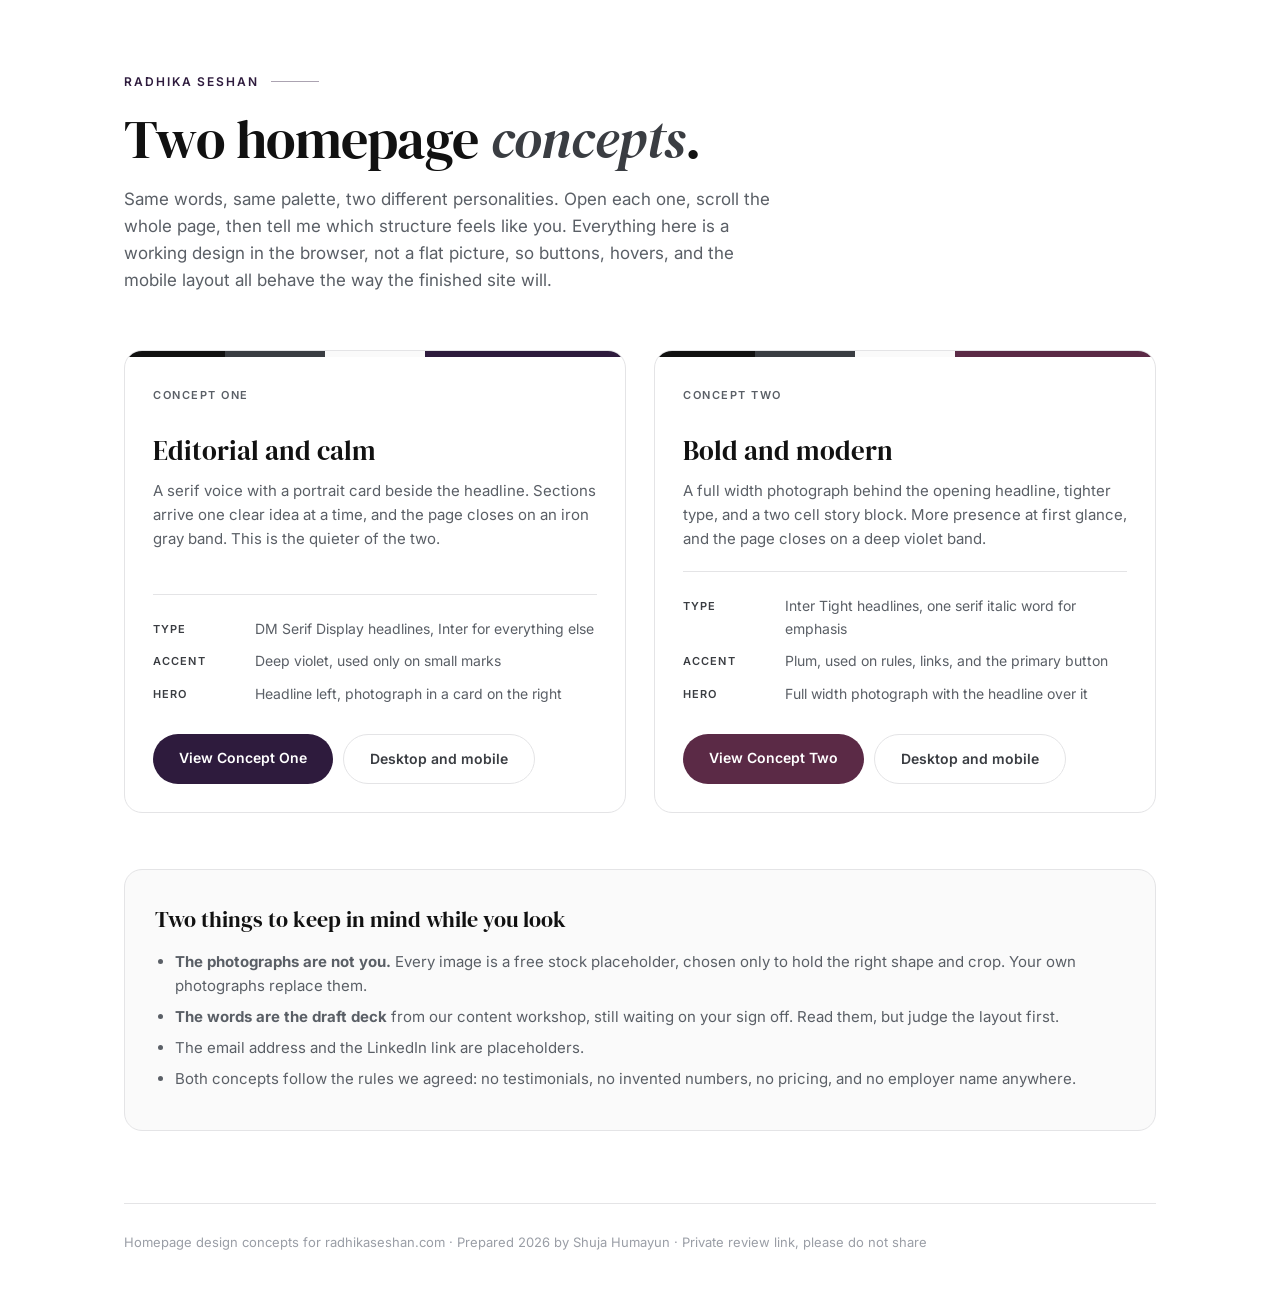
==== index.html @ fd0dea94 "Add two homepage concepts for Radhika Seshan personal brand Concept One: Corvairo structure, DM Seri" ====
<!DOCTYPE html>
<html lang="en">
<head>
<meta charset="utf-8">
<meta name="viewport" content="width=device-width, initial-scale=1">
<title>Radhika Seshan · Homepage Design Concepts</title>
<meta name="description" content="Two homepage design concepts for the Radhika Seshan personal brand site.">
<meta name="robots" content="noindex, nofollow">
<link rel="icon" href="data:image/svg+xml,%3Csvg xmlns='http://www.w3.org/2000/svg' viewBox='0 0 64 64'%3E%3Crect width='64' height='64' rx='14' fill='%232E1B3D'/%3E%3Ctext x='32' y='44' font-family='Georgia,serif' font-size='36' fill='%23FFFFFF' text-anchor='middle'%3ER%3C/text%3E%3C/svg%3E">
<link rel="preconnect" href="https://fonts.googleapis.com">
<link rel="preconnect" href="https://fonts.gstatic.com" crossorigin>
<link href="https://fonts.googleapis.com/css2?family=DM+Serif+Display:ital@0;1&family=Inter:wght@400;500;600&display=swap" rel="stylesheet">
<style>
  :root{
    --ink:#111111;
    --iron:#3A3D42;
    --body:#5A5F66;
    --hairline:#E4E4E6;
    --off:#FAFAFA;
    --white:#FFFFFF;
    --violet:#2E1B3D;
    --plum:#5B2A46;
    --font-display:'DM Serif Display', Georgia, serif;
    --font-body:'Inter', -apple-system, BlinkMacSystemFont, 'Segoe UI', Arial, sans-serif;
  }
  *{margin:0;padding:0;box-sizing:border-box}
  body{
    font-family:var(--font-body);color:var(--body);background:var(--white);
    -webkit-font-smoothing:antialiased;line-height:1.6;
  }
  .wrap{max-width:1080px;margin:0 auto;padding:0 24px}

  header{padding:72px 0 0}
  .eyebrow{
    font-size:12px;font-weight:600;letter-spacing:.16em;text-transform:uppercase;
    color:var(--violet);display:flex;align-items:center;gap:12px;
  }
  .eyebrow::after{content:"";flex:0 0 48px;height:1px;background:var(--violet);opacity:.4}
  h1{
    font-family:var(--font-display);font-weight:400;color:var(--ink);
    font-size:clamp(34px,5vw,54px);line-height:1.12;letter-spacing:-.01em;margin:18px 0 16px;
  }
  h1 em{font-style:italic;color:var(--iron)}
  .lede{font-size:17px;max-width:60ch}

  .cards{
    display:grid;grid-template-columns:repeat(auto-fit,minmax(320px,1fr));
    gap:28px;margin:56px 0 0;
  }
  .card{
    border:1px solid var(--hairline);border-radius:18px;overflow:hidden;
    background:var(--white);display:flex;flex-direction:column;
    transition:box-shadow .25s ease, transform .25s ease;
  }
  .card:hover{box-shadow:0 24px 60px rgba(17,17,17,.08);transform:translateY(-3px)}
  .swatchbar{height:6px;display:flex}
  .swatchbar span{flex:1}
  .card-body{padding:30px 28px 28px;display:flex;flex-direction:column;flex:1}
  .card h2{
    font-family:var(--font-display);font-weight:400;color:var(--ink);
    font-size:27px;line-height:1.2;margin:10px 0 12px;
  }
  .card .tag{
    font-size:11px;font-weight:600;letter-spacing:.14em;text-transform:uppercase;color:var(--body);
  }
  .card p{font-size:15px;margin-bottom:20px}
  .spec{
    list-style:none;border-top:1px solid var(--hairline);margin-top:auto;padding-top:18px;
    font-size:14px;
  }
  .spec li{display:flex;gap:14px;padding:5px 0}
  .spec b{
    flex:0 0 88px;font-weight:600;color:var(--iron);font-size:11px;
    letter-spacing:.1em;text-transform:uppercase;padding-top:3px;
  }
  .actions{display:flex;flex-wrap:wrap;gap:10px;margin-top:24px}
  .btn{
    display:inline-block;padding:13px 26px;border-radius:999px;
    font-size:14px;font-weight:600;text-decoration:none;
    transition:background .25s ease, transform .25s ease;
  }
  .btn-solid{background:var(--ink);color:var(--white)}
  .btn-solid:hover{transform:translateY(-2px)}
  .btn-ghost{border:1px solid var(--hairline);color:var(--iron)}
  .btn-ghost:hover{border-color:var(--iron);transform:translateY(-2px)}
  .card.one .btn-solid{background:var(--violet)}
  .card.one .btn-solid:hover{background:#1F1229}
  .card.two .btn-solid{background:var(--plum)}
  .card.two .btn-solid:hover{background:#3f1a2f}

  .note{
    background:var(--off);border-radius:18px;padding:32px 30px;margin:56px 0 0;
    border:1px solid var(--hairline);
  }
  .note h3{
    font-family:var(--font-display);font-weight:400;color:var(--ink);
    font-size:22px;margin-bottom:12px;
  }
  .note ul{margin:0;padding-left:20px;font-size:15px}
  .note li{margin-bottom:7px}

  footer{
    margin-top:72px;border-top:1px solid var(--hairline);
    padding:28px 0 64px;font-size:13px;color:#9A9EA6;
  }

  @media (max-width:640px){
    header{padding-top:48px}
    .spec b{flex-basis:76px}
  }
</style>
</head>
<body>
<div class="wrap">

  <header>
    <p class="eyebrow">Radhika Seshan</p>
    <h1>Two homepage <em>concepts</em>.</h1>
    <p class="lede">Same words, same palette, two different personalities. Open each one, scroll the whole page, then tell me which structure feels like you. Everything here is a working design in the browser, not a flat picture, so buttons, hovers, and the mobile layout all behave the way the finished site will.</p>
  </header>

  <div class="cards">

    <article class="card one">
      <div class="swatchbar">
        <span style="background:#111111"></span>
        <span style="background:#3A3D42"></span>
        <span style="background:#FAFAFA"></span>
        <span style="background:#2E1B3D;flex:2"></span>
      </div>
      <div class="card-body">
        <p class="tag">Concept One</p>
        <h2>Editorial and calm</h2>
        <p>A serif voice with a portrait card beside the headline. Sections arrive one clear idea at a time, and the page closes on an iron gray band. This is the quieter of the two.</p>
        <ul class="spec">
          <li><b>Type</b><span>DM Serif Display headlines, Inter for everything else</span></li>
          <li><b>Accent</b><span>Deep violet, used only on small marks</span></li>
          <li><b>Hero</b><span>Headline left, photograph in a card on the right</span></li>
        </ul>
        <div class="actions">
          <a class="btn btn-solid" href="concept-one/">View Concept One</a>
          <a class="btn btn-ghost" href="concept-one/preview.html">Desktop and mobile</a>
        </div>
      </div>
    </article>

    <article class="card two">
      <div class="swatchbar">
        <span style="background:#111111"></span>
        <span style="background:#3A3D42"></span>
        <span style="background:#FAFAFA"></span>
        <span style="background:#5B2A46;flex:2"></span>
      </div>
      <div class="card-body">
        <p class="tag">Concept Two</p>
        <h2>Bold and modern</h2>
        <p>A full width photograph behind the opening headline, tighter type, and a two cell story block. More presence at first glance, and the page closes on a deep violet band.</p>
        <ul class="spec">
          <li><b>Type</b><span>Inter Tight headlines, one serif italic word for emphasis</span></li>
          <li><b>Accent</b><span>Plum, used on rules, links, and the primary button</span></li>
          <li><b>Hero</b><span>Full width photograph with the headline over it</span></li>
        </ul>
        <div class="actions">
          <a class="btn btn-solid" href="concept-two/">View Concept Two</a>
          <a class="btn btn-ghost" href="concept-two/preview.html">Desktop and mobile</a>
        </div>
      </div>
    </article>

  </div>

  <section class="note">
    <h3>Two things to keep in mind while you look</h3>
    <ul>
      <li><strong>The photographs are not you.</strong> Every image is a free stock placeholder, chosen only to hold the right shape and crop. Your own photographs replace them.</li>
      <li><strong>The words are the draft deck</strong> from our content workshop, still waiting on your sign off. Read them, but judge the layout first.</li>
      <li>The email address and the LinkedIn link are placeholders.</li>
      <li>Both concepts follow the rules we agreed: no testimonials, no invented numbers, no pricing, and no employer name anywhere.</li>
    </ul>
  </section>

  <footer>
    Homepage design concepts for radhikaseshan.com · Prepared 2026 by Shuja Humayun · Private review link, please do not share
  </footer>

</div>
</body>
</html>
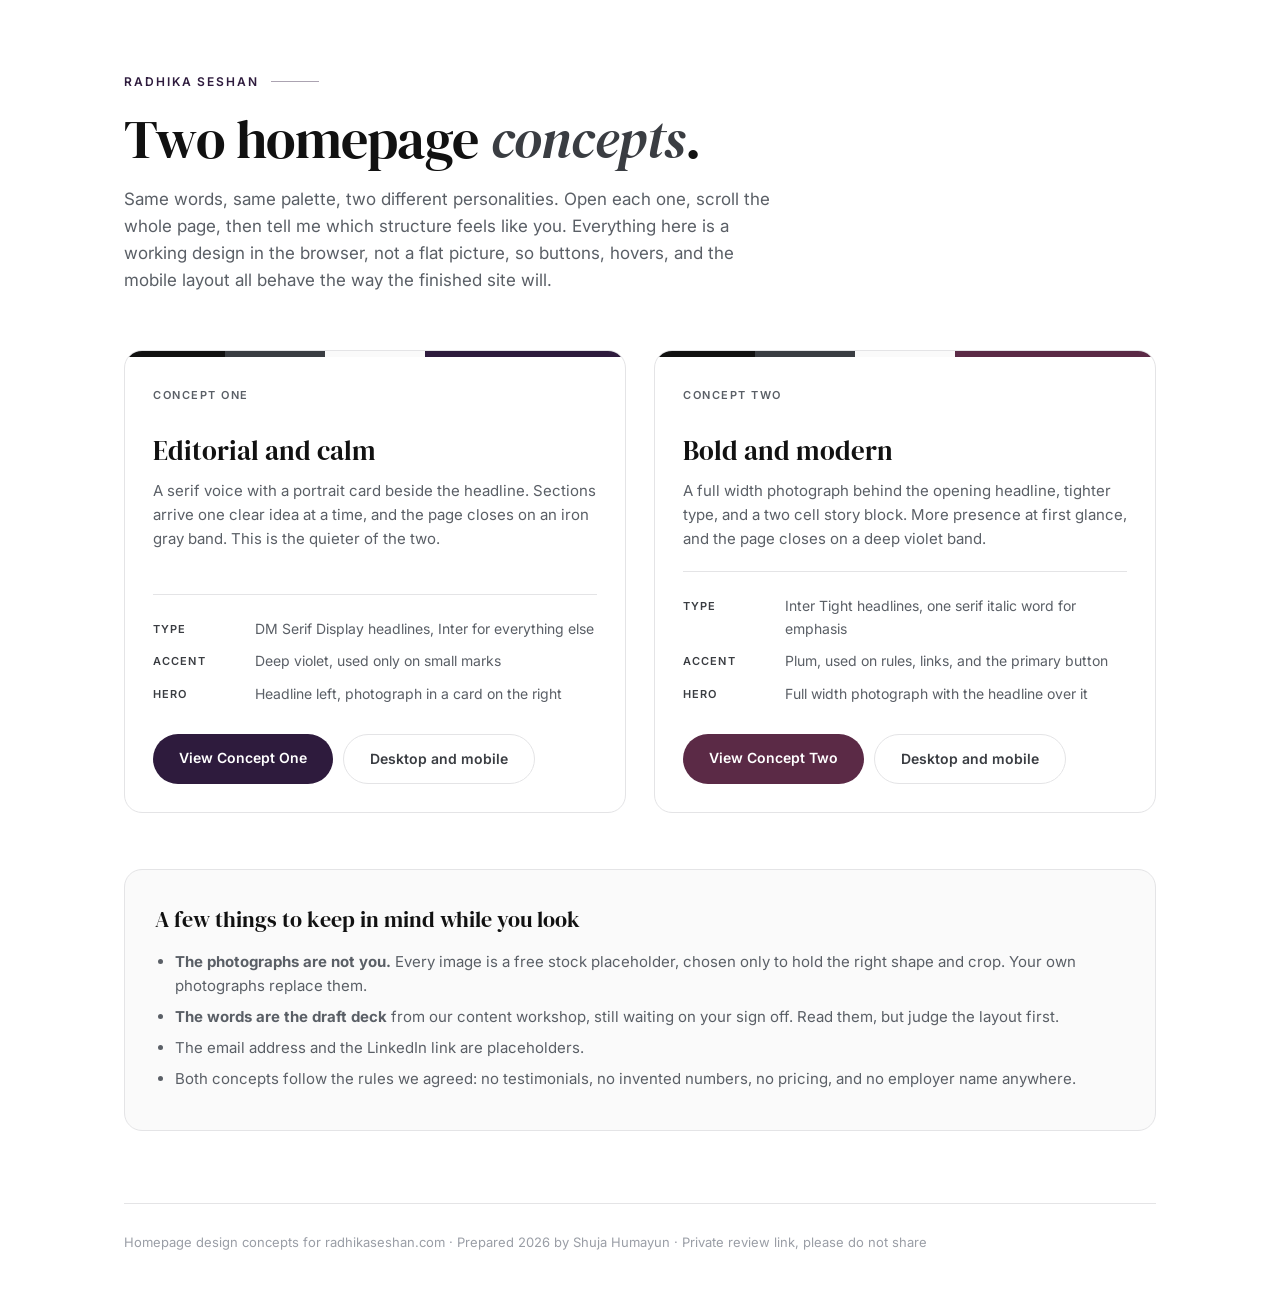
==== commit 75411c5f: "Swap Concept One hero placeholder off an orange backdrop The previous stand-in sat against a strong " ====
--- a/index.html
+++ b/index.html
@@ -170,7 +170,7 @@
   </div>
 
   <section class="note">
-    <h3>Two things to keep in mind while you look</h3>
+    <h3>A few things to keep in mind while you look</h3>
     <ul>
       <li><strong>The photographs are not you.</strong> Every image is a free stock placeholder, chosen only to hold the right shape and crop. Your own photographs replace them.</li>
       <li><strong>The words are the draft deck</strong> from our content workshop, still waiting on your sign off. Read them, but judge the layout first.</li>
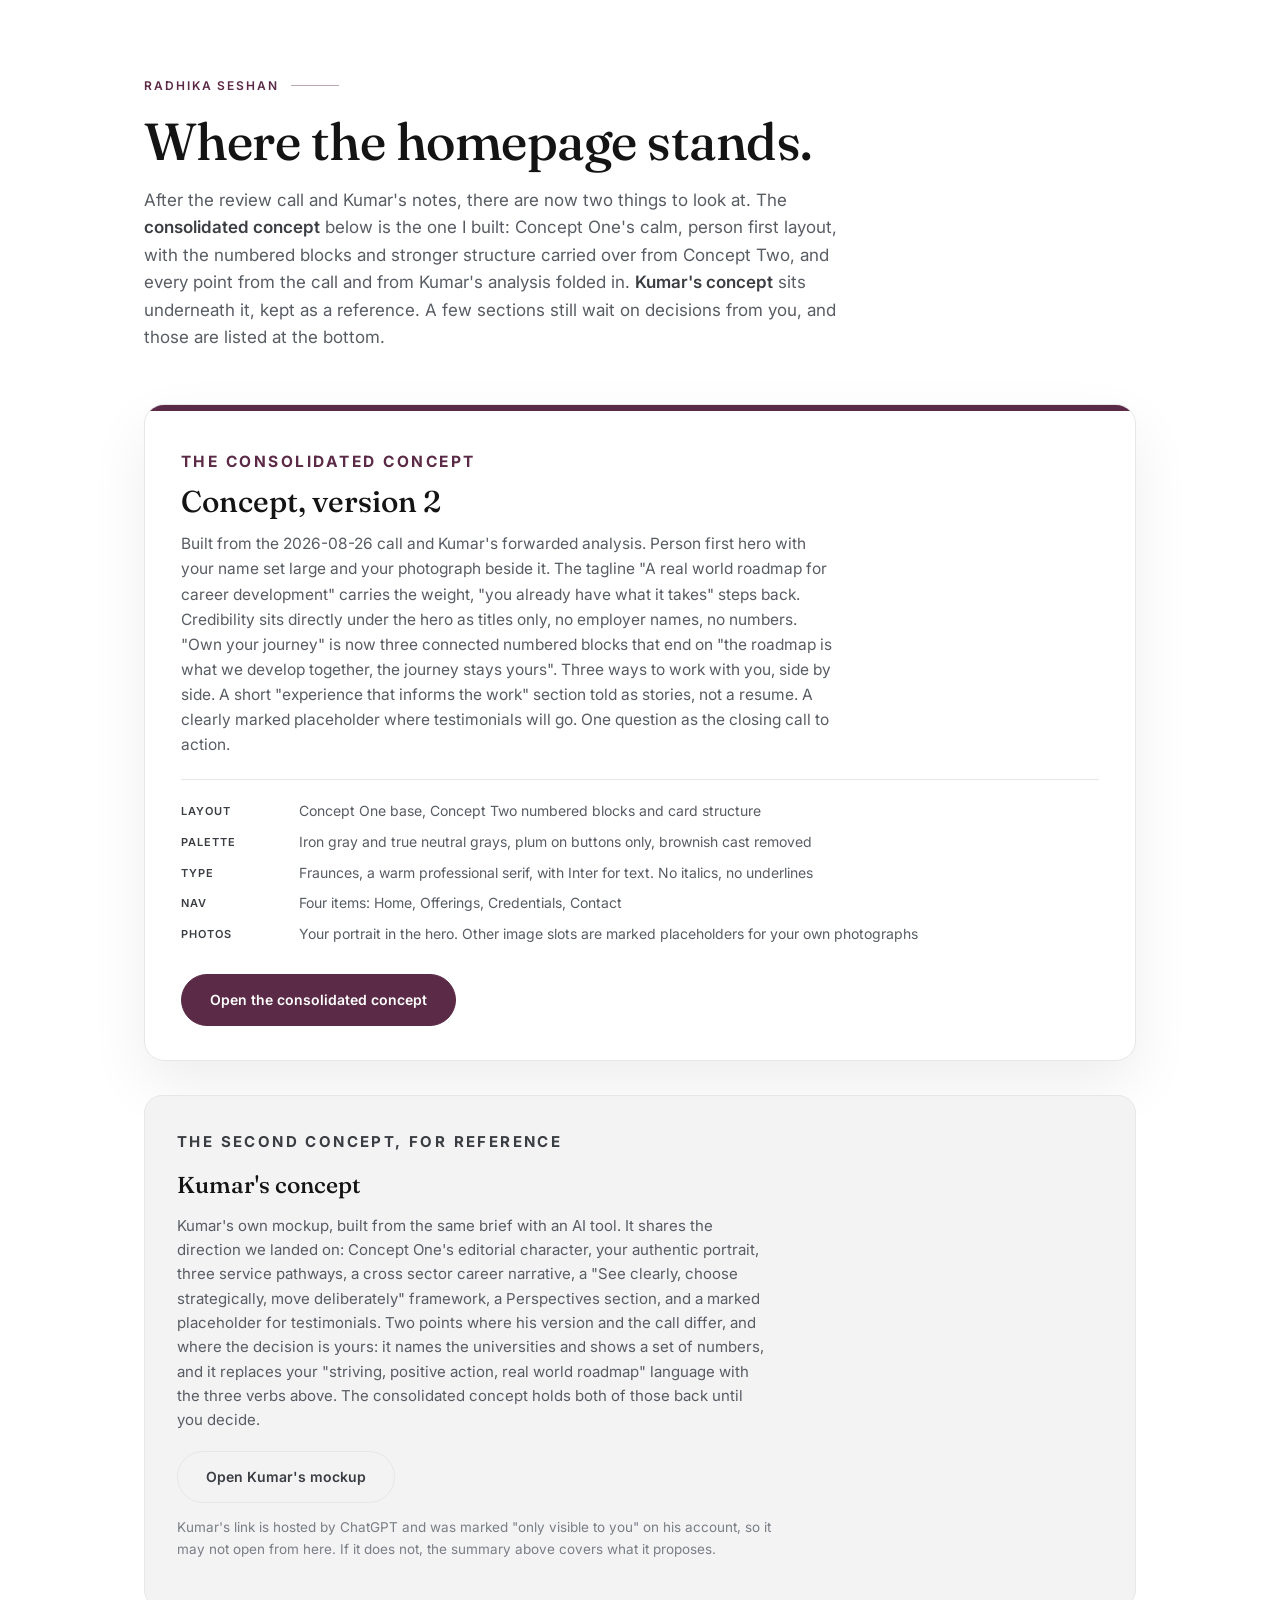
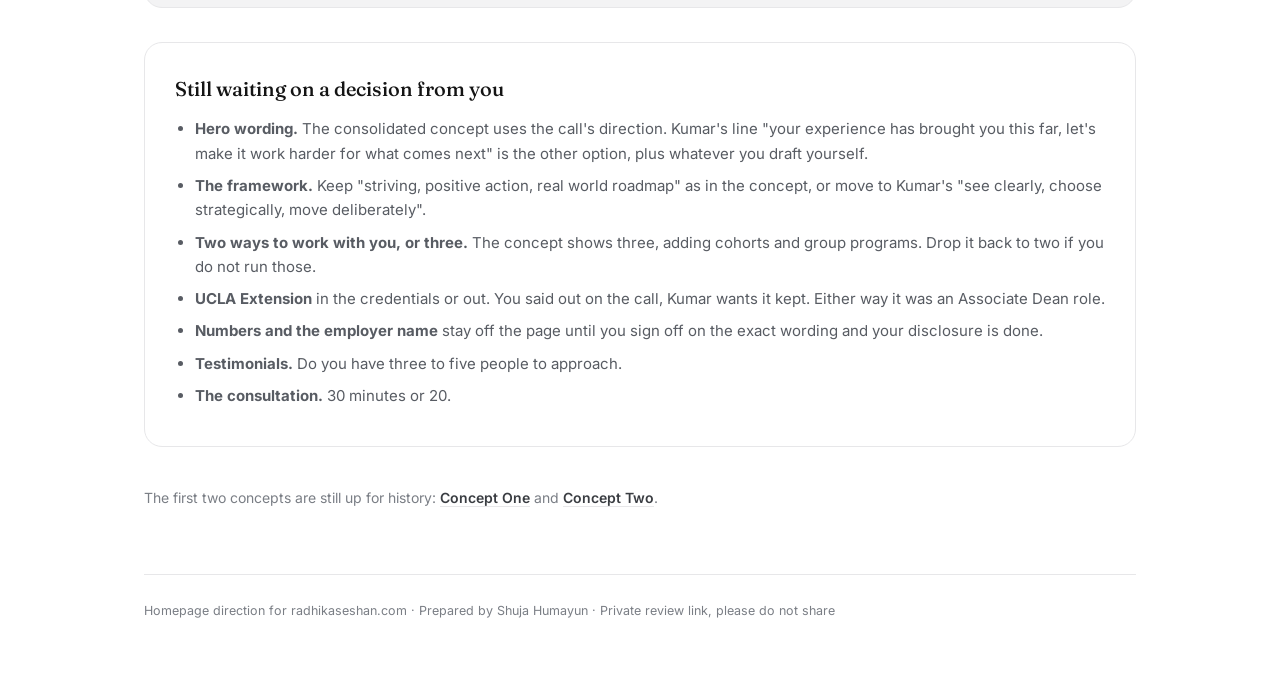
==== commit 76924618: "Add consolidated homepage concept (v2), reframe review index concept-v2/ merges Concept One's person" ====
--- a/index.html
+++ b/index.html
@@ -3,110 +3,117 @@
 <head>
 <meta charset="utf-8">
 <meta name="viewport" content="width=device-width, initial-scale=1">
-<title>Radhika Seshan · Homepage Design Concepts</title>
-<meta name="description" content="Two homepage design concepts for the Radhika Seshan personal brand site.">
+<title>Radhika Seshan · Homepage concepts</title>
+<meta name="description" content="Homepage direction for the Radhika Seshan personal brand site: the consolidated concept, plus Kumar's concept for reference.">
 <meta name="robots" content="noindex, nofollow">
-<link rel="icon" href="data:image/svg+xml,%3Csvg xmlns='http://www.w3.org/2000/svg' viewBox='0 0 64 64'%3E%3Crect width='64' height='64' rx='14' fill='%232E1B3D'/%3E%3Ctext x='32' y='44' font-family='Georgia,serif' font-size='36' fill='%23FFFFFF' text-anchor='middle'%3ER%3C/text%3E%3C/svg%3E">
+<link rel="icon" href="data:image/svg+xml,%3Csvg xmlns='http://www.w3.org/2000/svg' viewBox='0 0 64 64'%3E%3Crect width='64' height='64' rx='14' fill='%235B2A46'/%3E%3Ctext x='32' y='45' font-family='Georgia,serif' font-size='38' fill='%23FFFFFF' text-anchor='middle'%3ER%3C/text%3E%3C/svg%3E">
 <link rel="preconnect" href="https://fonts.googleapis.com">
 <link rel="preconnect" href="https://fonts.gstatic.com" crossorigin>
-<link href="https://fonts.googleapis.com/css2?family=DM+Serif+Display:ital@0;1&family=Inter:wght@400;500;600&display=swap" rel="stylesheet">
+<link href="https://fonts.googleapis.com/css2?family=Fraunces:opsz,wght@9..144,400;9..144,500&family=Inter:wght@400;500;600&display=swap" rel="stylesheet">
 <style>
   :root{
-    --ink:#111111;
+    --ink:#141414;
     --iron:#3A3D42;
-    --body:#5A5F66;
-    --hairline:#E4E4E6;
-    --off:#FAFAFA;
+    --body:#585C63;
+    --soft:#7A7E85;
+    --hairline:#E7E7E9;
+    --mist:#F3F3F4;
+    --paper:#FCFCFB;
     --white:#FFFFFF;
-    --violet:#2E1B3D;
     --plum:#5B2A46;
-    --font-display:'DM Serif Display', Georgia, serif;
+    --plum-press:#4A2239;
+    --font-display:'Fraunces', Georgia, serif;
     --font-body:'Inter', -apple-system, BlinkMacSystemFont, 'Segoe UI', Arial, sans-serif;
   }
   *{margin:0;padding:0;box-sizing:border-box}
   body{
     font-family:var(--font-body);color:var(--body);background:var(--white);
-    -webkit-font-smoothing:antialiased;line-height:1.6;
+    -webkit-font-smoothing:antialiased;line-height:1.62;
   }
-  .wrap{max-width:1080px;margin:0 auto;padding:0 24px}
+  .wrap{max-width:1040px;margin:0 auto;padding:0 24px}
 
-  header{padding:72px 0 0}
+  header{padding:76px 0 0}
   .eyebrow{
     font-size:12px;font-weight:600;letter-spacing:.16em;text-transform:uppercase;
-    color:var(--violet);display:flex;align-items:center;gap:12px;
+    color:var(--plum);display:flex;align-items:center;gap:12px;
   }
-  .eyebrow::after{content:"";flex:0 0 48px;height:1px;background:var(--violet);opacity:.4}
+  .eyebrow::after{content:"";flex:0 0 48px;height:1px;background:var(--plum);opacity:.4}
   h1{
-    font-family:var(--font-display);font-weight:400;color:var(--ink);
-    font-size:clamp(34px,5vw,54px);line-height:1.12;letter-spacing:-.01em;margin:18px 0 16px;
+    font-family:var(--font-display);font-weight:500;color:var(--ink);
+    font-size:clamp(34px,5vw,52px);line-height:1.1;letter-spacing:-.01em;margin:18px 0 16px;
   }
-  h1 em{font-style:italic;color:var(--iron)}
-  .lede{font-size:17px;max-width:60ch}
+  .lede{font-size:17px;max-width:64ch}
+  .lede strong{color:var(--iron);font-weight:600}
 
-  .cards{
-    display:grid;grid-template-columns:repeat(auto-fit,minmax(320px,1fr));
-    gap:28px;margin:56px 0 0;
+  .primary{
+    margin:52px 0 0;border:1px solid var(--hairline);border-radius:20px;overflow:hidden;
+    background:var(--white);box-shadow:0 24px 60px rgba(20,20,20,.07);
   }
-  .card{
-    border:1px solid var(--hairline);border-radius:18px;overflow:hidden;
-    background:var(--white);display:flex;flex-direction:column;
-    transition:box-shadow .25s ease, transform .25s ease;
+  .primary .bar{height:6px;background:var(--plum)}
+  .primary-body{padding:38px 36px 34px}
+  .tag{
+    font-size:11px;font-weight:700;letter-spacing:.16em;text-transform:uppercase;color:var(--plum);
   }
-  .card:hover{box-shadow:0 24px 60px rgba(17,17,17,.08);transform:translateY(-3px)}
-  .swatchbar{height:6px;display:flex}
-  .swatchbar span{flex:1}
-  .card-body{padding:30px 28px 28px;display:flex;flex-direction:column;flex:1}
-  .card h2{
-    font-family:var(--font-display);font-weight:400;color:var(--ink);
-    font-size:27px;line-height:1.2;margin:10px 0 12px;
+  .primary h2{
+    font-family:var(--font-display);font-weight:500;color:var(--ink);
+    font-size:30px;line-height:1.18;margin:10px 0 12px;
   }
-  .card .tag{
-    font-size:11px;font-weight:600;letter-spacing:.14em;text-transform:uppercase;color:var(--body);
+  .primary p{font-size:15.5px;max-width:66ch;margin-bottom:8px}
+  .spec{
+    list-style:none;border-top:1px solid var(--hairline);margin:22px 0 0;padding-top:20px;
+    font-size:14px;display:grid;gap:8px;
   }
-  .card p{font-size:15px;margin-bottom:20px}
-  .spec{
-    list-style:none;border-top:1px solid var(--hairline);margin-top:auto;padding-top:18px;
-    font-size:14px;
+  .spec li{display:flex;gap:14px}
+  .spec b{
+    flex:0 0 104px;font-weight:600;color:var(--iron);font-size:11px;
+    letter-spacing:.09em;text-transform:uppercase;padding-top:3px;
   }
-  .spec li{display:flex;gap:14px;padding:5px 0}
-  .spec b{
-    flex:0 0 88px;font-weight:600;color:var(--iron);font-size:11px;
-    letter-spacing:.1em;text-transform:uppercase;padding-top:3px;
+  .actions{display:flex;flex-wrap:wrap;gap:12px;margin-top:28px}
+  .btn{
+    display:inline-block;padding:14px 28px;border-radius:999px;
+    font-size:14px;font-weight:600;text-decoration:none;
+    transition:background .2s ease, transform .2s ease, border-color .2s ease;
   }
-  .actions{display:flex;flex-wrap:wrap;gap:10px;margin-top:24px}
-  .btn{
-    display:inline-block;padding:13px 26px;border-radius:999px;
-    font-size:14px;font-weight:600;text-decoration:none;
-    transition:background .25s ease, transform .25s ease;
-  }
-  .btn-solid{background:var(--ink);color:var(--white)}
-  .btn-solid:hover{transform:translateY(-2px)}
+  .btn-solid{background:var(--plum);color:var(--white);border:1px solid var(--plum)}
+  .btn-solid:hover{background:var(--plum-press);transform:translateY(-2px)}
   .btn-ghost{border:1px solid var(--hairline);color:var(--iron)}
   .btn-ghost:hover{border-color:var(--iron);transform:translateY(-2px)}
-  .card.one .btn-solid{background:var(--violet)}
-  .card.one .btn-solid:hover{background:#1F1229}
-  .card.two .btn-solid{background:var(--plum)}
-  .card.two .btn-solid:hover{background:#3f1a2f}
+
+  .second{
+    margin:34px 0 0;border:1px solid var(--hairline);border-radius:18px;
+    background:var(--mist);padding:34px 32px;
+  }
+  .second h2{
+    font-family:var(--font-display);font-weight:500;color:var(--ink);
+    font-size:23px;margin:8px 0 10px;
+  }
+  .second p{font-size:15px;max-width:66ch;margin-bottom:12px}
+  .second .btn{margin-top:6px}
+  .second .muted{font-size:13.5px;color:var(--soft);margin-top:14px;max-width:66ch}
 
   .note{
-    background:var(--off);border-radius:18px;padding:32px 30px;margin:56px 0 0;
-    border:1px solid var(--hairline);
+    background:var(--white);border:1px solid var(--hairline);border-radius:18px;
+    padding:30px 30px;margin:34px 0 0;
   }
   .note h3{
-    font-family:var(--font-display);font-weight:400;color:var(--ink);
-    font-size:22px;margin-bottom:12px;
+    font-family:var(--font-display);font-weight:500;color:var(--ink);
+    font-size:20px;margin-bottom:12px;
   }
   .note ul{margin:0;padding-left:20px;font-size:15px}
-  .note li{margin-bottom:7px}
+  .note li{margin-bottom:8px}
+
+  .earlier{margin:40px 0 0;font-size:14px;color:var(--soft)}
+  .earlier a{color:var(--iron);font-weight:600;text-decoration:none;border-bottom:1px solid var(--hairline)}
+  .earlier a:hover{border-bottom-color:var(--iron)}
 
   footer{
-    margin-top:72px;border-top:1px solid var(--hairline);
-    padding:28px 0 64px;font-size:13px;color:#9A9EA6;
+    margin-top:64px;border-top:1px solid var(--hairline);
+    padding:26px 0 64px;font-size:12.5px;color:var(--soft);
   }
-
-  @media (max-width:640px){
+  @media (max-width:600px){
     header{padding-top:48px}
-    .spec b{flex-basis:76px}
+    .primary-body,.second{padding-left:22px;padding-right:22px}
+    .spec b{flex-basis:88px}
   }
 </style>
 </head>
@@ -115,72 +122,56 @@
 
   <header>
     <p class="eyebrow">Radhika Seshan</p>
-    <h1>Two homepage <em>concepts</em>.</h1>
-    <p class="lede">Same words, same palette, two different personalities. Open each one, scroll the whole page, then tell me which structure feels like you. Everything here is a working design in the browser, not a flat picture, so buttons, hovers, and the mobile layout all behave the way the finished site will.</p>
+    <h1>Where the homepage stands.</h1>
+    <p class="lede">After the review call and Kumar's notes, there are now two things to look at. The <strong>consolidated concept</strong> below is the one I built: Concept One's calm, person first layout, with the numbered blocks and stronger structure carried over from Concept Two, and every point from the call and from Kumar's analysis folded in. <strong>Kumar's concept</strong> sits underneath it, kept as a reference. A few sections still wait on decisions from you, and those are listed at the bottom.</p>
   </header>
 
-  <div class="cards">
+  <article class="primary">
+    <div class="bar"></div>
+    <div class="primary-body">
+      <p class="tag">The consolidated concept</p>
+      <h2>Concept, version 2</h2>
+      <p>Built from the 2026-08-26 call and Kumar's forwarded analysis. Person first hero with your name set large and your photograph beside it. The tagline "A real world roadmap for career development" carries the weight, "you already have what it takes" steps back. Credibility sits directly under the hero as titles only, no employer names, no numbers. "Own your journey" is now three connected numbered blocks that end on "the roadmap is what we develop together, the journey stays yours". Three ways to work with you, side by side. A short "experience that informs the work" section told as stories, not a resume. A clearly marked placeholder where testimonials will go. One question as the closing call to action.</p>
+      <ul class="spec">
+        <li><b>Layout</b><span>Concept One base, Concept Two numbered blocks and card structure</span></li>
+        <li><b>Palette</b><span>Iron gray and true neutral grays, plum on buttons only, brownish cast removed</span></li>
+        <li><b>Type</b><span>Fraunces, a warm professional serif, with Inter for text. No italics, no underlines</span></li>
+        <li><b>Nav</b><span>Four items: Home, Offerings, Credentials, Contact</span></li>
+        <li><b>Photos</b><span>Your portrait in the hero. Other image slots are marked placeholders for your own photographs</span></li>
+      </ul>
+      <div class="actions">
+        <a class="btn btn-solid" href="concept-v2/">Open the consolidated concept</a>
+      </div>
+    </div>
+  </article>
 
-    <article class="card one">
-      <div class="swatchbar">
-        <span style="background:#111111"></span>
-        <span style="background:#3A3D42"></span>
-        <span style="background:#FAFAFA"></span>
-        <span style="background:#2E1B3D;flex:2"></span>
-      </div>
-      <div class="card-body">
-        <p class="tag">Concept One</p>
-        <h2>Editorial and calm</h2>
-        <p>A serif voice with a portrait card beside the headline. Sections arrive one clear idea at a time, and the page closes on an iron gray band. This is the quieter of the two.</p>
-        <ul class="spec">
-          <li><b>Type</b><span>DM Serif Display headlines, Inter for everything else</span></li>
-          <li><b>Accent</b><span>Deep violet, used only on small marks</span></li>
-          <li><b>Hero</b><span>Headline left, photograph in a card on the right</span></li>
-        </ul>
-        <div class="actions">
-          <a class="btn btn-solid" href="concept-one/">View Concept One</a>
-          <a class="btn btn-ghost" href="concept-one/preview.html">Desktop and mobile</a>
-        </div>
-      </div>
-    </article>
-
-    <article class="card two">
-      <div class="swatchbar">
-        <span style="background:#111111"></span>
-        <span style="background:#3A3D42"></span>
-        <span style="background:#FAFAFA"></span>
-        <span style="background:#5B2A46;flex:2"></span>
-      </div>
-      <div class="card-body">
-        <p class="tag">Concept Two</p>
-        <h2>Bold and modern</h2>
-        <p>A full width photograph behind the opening headline, tighter type, and a two cell story block. More presence at first glance, and the page closes on a deep violet band.</p>
-        <ul class="spec">
-          <li><b>Type</b><span>Inter Tight headlines, one serif italic word for emphasis</span></li>
-          <li><b>Accent</b><span>Plum, used on rules, links, and the primary button</span></li>
-          <li><b>Hero</b><span>Full width photograph with the headline over it</span></li>
-        </ul>
-        <div class="actions">
-          <a class="btn btn-solid" href="concept-two/">View Concept Two</a>
-          <a class="btn btn-ghost" href="concept-two/preview.html">Desktop and mobile</a>
-        </div>
-      </div>
-    </article>
-
-  </div>
+  <section class="second">
+    <p class="tag" style="color:var(--iron)">The second concept, for reference</p>
+    <h2>Kumar's concept</h2>
+    <p>Kumar's own mockup, built from the same brief with an AI tool. It shares the direction we landed on: Concept One's editorial character, your authentic portrait, three service pathways, a cross sector career narrative, a "See clearly, choose strategically, move deliberately" framework, a Perspectives section, and a marked placeholder for testimonials. Two points where his version and the call differ, and where the decision is yours: it names the universities and shows a set of numbers, and it replaces your "striving, positive action, real world roadmap" language with the three verbs above. The consolidated concept holds both of those back until you decide.</p>
+      <a class="btn btn-ghost" href="https://radhika-seshan-career-strategy.ksn69433.chatgpt.site" target="_blank" rel="noopener">Open Kumar's mockup</a>
+    <p class="muted">Kumar's link is hosted by ChatGPT and was marked "only visible to you" on his account, so it may not open from here. If it does not, the summary above covers what it proposes.</p>
+  </section>
 
   <section class="note">
-    <h3>A few things to keep in mind while you look</h3>
+    <h3>Still waiting on a decision from you</h3>
     <ul>
-      <li><strong>The photographs are not you.</strong> Every image is a free stock placeholder, chosen only to hold the right shape and crop. Your own photographs replace them.</li>
-      <li><strong>The words are the draft deck</strong> from our content workshop, still waiting on your sign off. Read them, but judge the layout first.</li>
-      <li>The email address and the LinkedIn link are placeholders.</li>
-      <li>Both concepts follow the rules we agreed: no testimonials, no invented numbers, no pricing, and no employer name anywhere.</li>
+      <li><strong>Hero wording.</strong> The consolidated concept uses the call's direction. Kumar's line "your experience has brought you this far, let's make it work harder for what comes next" is the other option, plus whatever you draft yourself.</li>
+      <li><strong>The framework.</strong> Keep "striving, positive action, real world roadmap" as in the concept, or move to Kumar's "see clearly, choose strategically, move deliberately".</li>
+      <li><strong>Two ways to work with you, or three.</strong> The concept shows three, adding cohorts and group programs. Drop it back to two if you do not run those.</li>
+      <li><strong>UCLA Extension</strong> in the credentials or out. You said out on the call, Kumar wants it kept. Either way it was an Associate Dean role.</li>
+      <li><strong>Numbers and the employer name</strong> stay off the page until you sign off on the exact wording and your disclosure is done.</li>
+      <li><strong>Testimonials.</strong> Do you have three to five people to approach.</li>
+      <li><strong>The consultation.</strong> 30 minutes or 20.</li>
     </ul>
   </section>
 
+  <p class="earlier">The first two concepts are still up for history:
+    <a href="concept-one/">Concept One</a> and <a href="concept-two/">Concept Two</a>.
+  </p>
+
   <footer>
-    Homepage design concepts for radhikaseshan.com · Prepared 2026 by Shuja Humayun · Private review link, please do not share
+    Homepage direction for radhikaseshan.com · Prepared by Shuja Humayun · Private review link, please do not share
   </footer>
 
 </div>
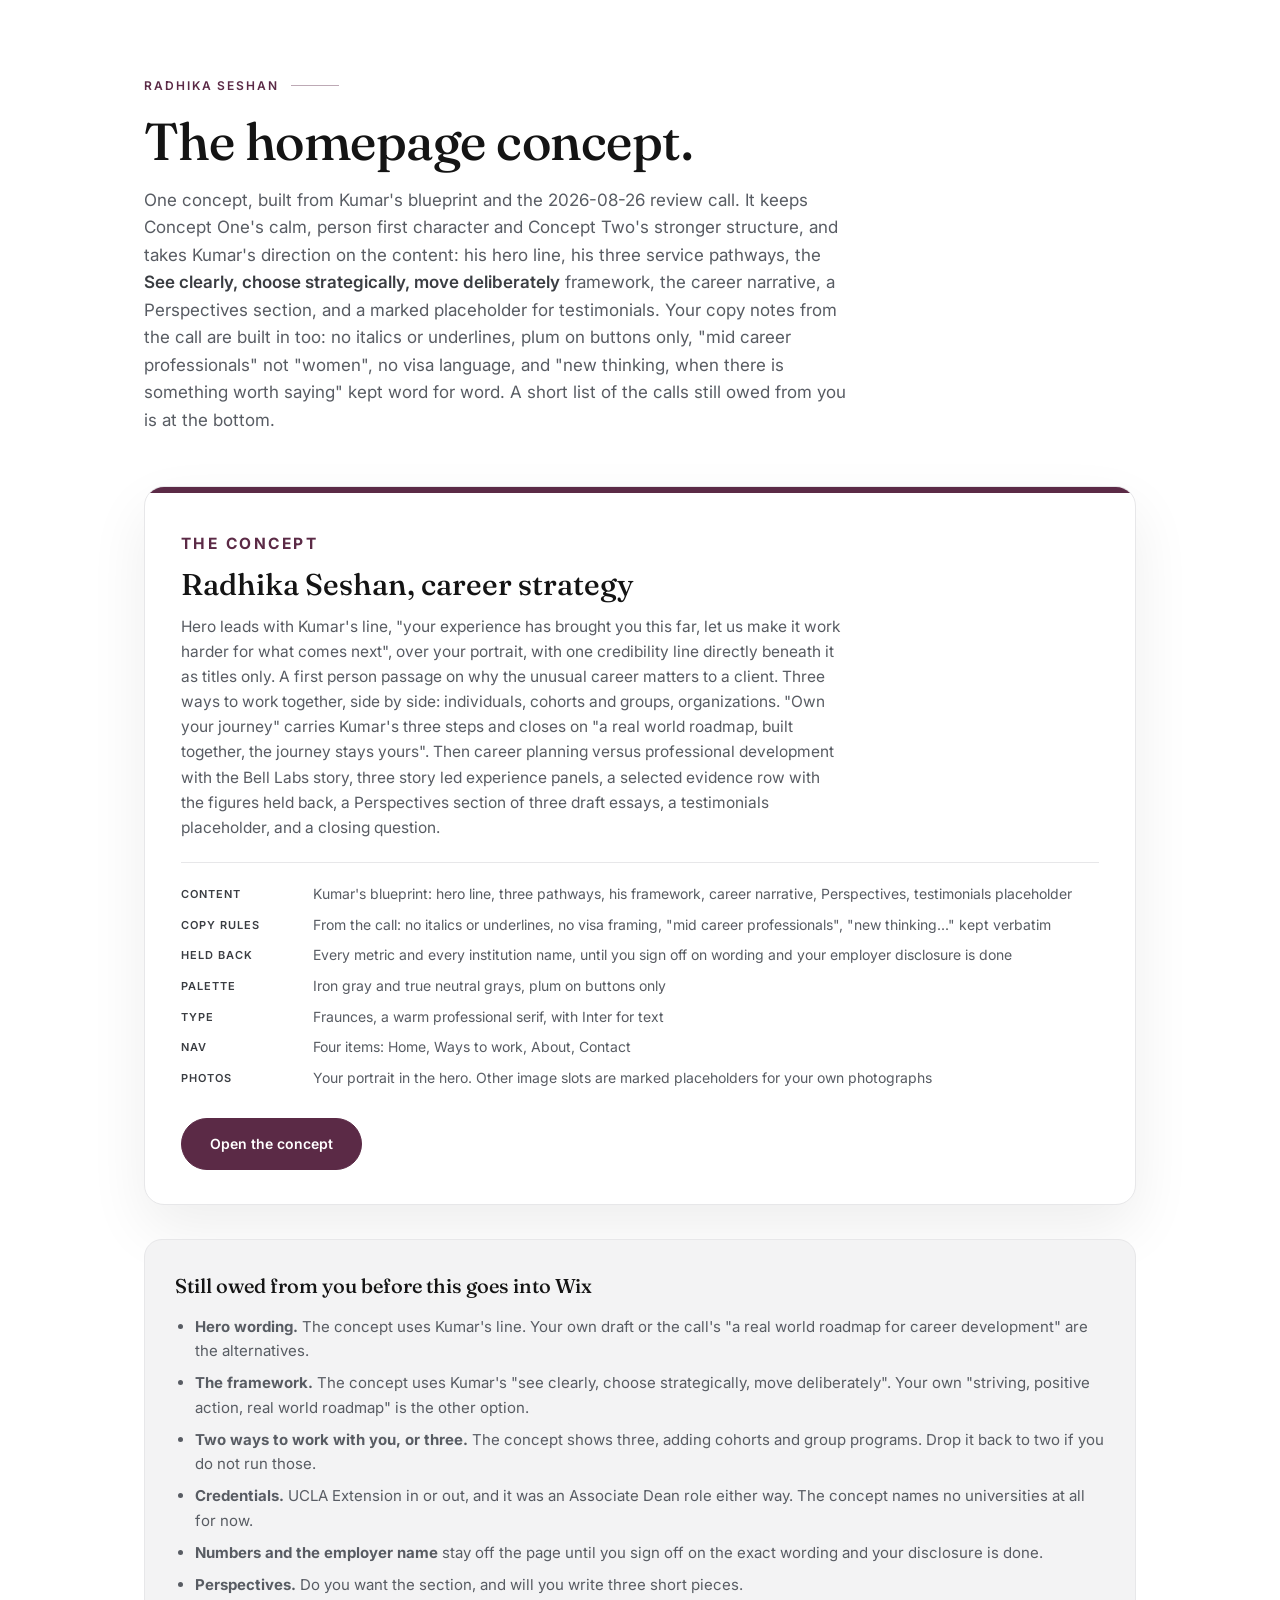
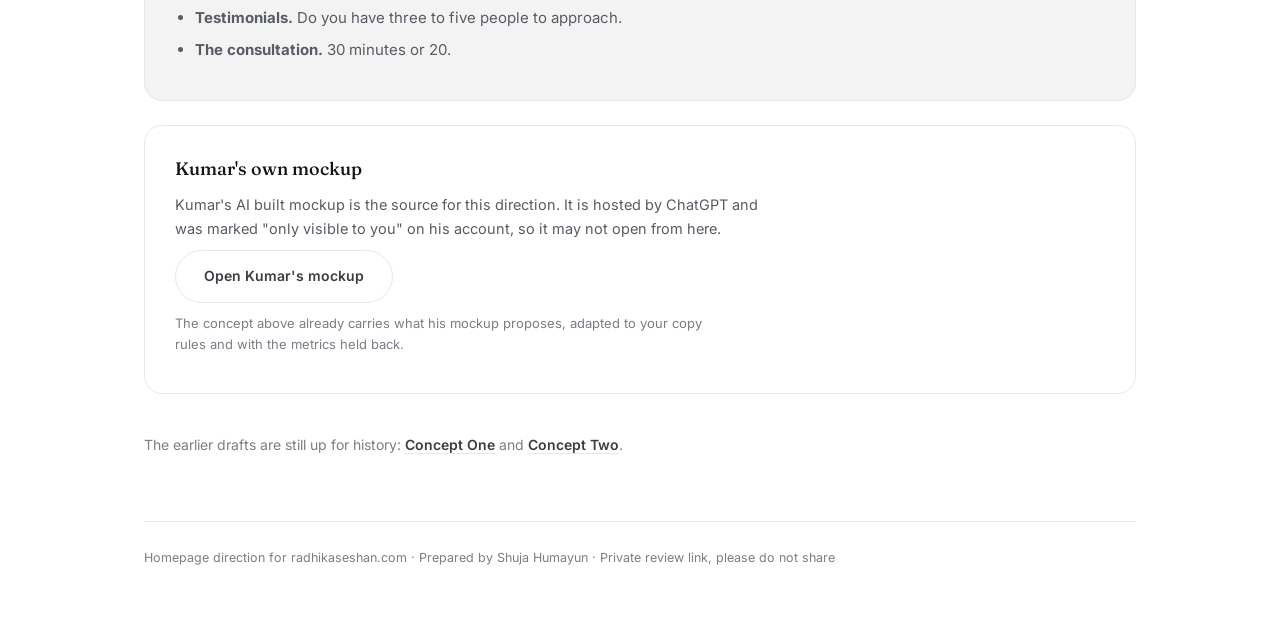
==== commit 6a0a2538: "concept-v2: rebuild to Kumar's blueprint, collapse to one concept Take Kumar Narayanan's forwarded d" ====
--- a/index.html
+++ b/index.html
@@ -3,8 +3,8 @@
 <head>
 <meta charset="utf-8">
 <meta name="viewport" content="width=device-width, initial-scale=1">
-<title>Radhika Seshan · Homepage concepts</title>
-<meta name="description" content="Homepage direction for the Radhika Seshan personal brand site: the consolidated concept, plus Kumar's concept for reference.">
+<title>Radhika Seshan · Homepage concept</title>
+<meta name="description" content="Homepage direction for the Radhika Seshan personal brand site: one concept, built to Kumar's blueprint and the review call.">
 <meta name="robots" content="noindex, nofollow">
 <link rel="icon" href="data:image/svg+xml,%3Csvg xmlns='http://www.w3.org/2000/svg' viewBox='0 0 64 64'%3E%3Crect width='64' height='64' rx='14' fill='%235B2A46'/%3E%3Ctext x='32' y='45' font-family='Georgia,serif' font-size='38' fill='%23FFFFFF' text-anchor='middle'%3ER%3C/text%3E%3C/svg%3E">
 <link rel="preconnect" href="https://fonts.googleapis.com">
@@ -65,7 +65,7 @@
   }
   .spec li{display:flex;gap:14px}
   .spec b{
-    flex:0 0 104px;font-weight:600;color:var(--iron);font-size:11px;
+    flex:0 0 118px;font-weight:600;color:var(--iron);font-size:11px;
     letter-spacing:.09em;text-transform:uppercase;padding-top:3px;
   }
   .actions{display:flex;flex-wrap:wrap;gap:12px;margin-top:28px}
@@ -79,20 +79,8 @@
   .btn-ghost{border:1px solid var(--hairline);color:var(--iron)}
   .btn-ghost:hover{border-color:var(--iron);transform:translateY(-2px)}
 
-  .second{
-    margin:34px 0 0;border:1px solid var(--hairline);border-radius:18px;
-    background:var(--mist);padding:34px 32px;
-  }
-  .second h2{
-    font-family:var(--font-display);font-weight:500;color:var(--ink);
-    font-size:23px;margin:8px 0 10px;
-  }
-  .second p{font-size:15px;max-width:66ch;margin-bottom:12px}
-  .second .btn{margin-top:6px}
-  .second .muted{font-size:13.5px;color:var(--soft);margin-top:14px;max-width:66ch}
-
   .note{
-    background:var(--white);border:1px solid var(--hairline);border-radius:18px;
+    background:var(--mist);border:1px solid var(--hairline);border-radius:18px;
     padding:30px 30px;margin:34px 0 0;
   }
   .note h3{
@@ -101,6 +89,17 @@
   }
   .note ul{margin:0;padding-left:20px;font-size:15px}
   .note li{margin-bottom:8px}
+
+  .ref{
+    background:var(--white);border:1px solid var(--hairline);border-radius:18px;
+    padding:28px 30px;margin:24px 0 0;
+  }
+  .ref h3{
+    font-family:var(--font-display);font-weight:500;color:var(--ink);
+    font-size:18px;margin-bottom:10px;
+  }
+  .ref p{font-size:14.5px;max-width:66ch;margin-bottom:10px}
+  .ref .muted{font-size:13px;color:var(--soft);margin-top:10px;max-width:66ch}
 
   .earlier{margin:40px 0 0;font-size:14px;color:var(--soft)}
   .earlier a{color:var(--iron);font-weight:600;text-decoration:none;border-bottom:1px solid var(--hairline)}
@@ -112,8 +111,8 @@
   }
   @media (max-width:600px){
     header{padding-top:48px}
-    .primary-body,.second{padding-left:22px;padding-right:22px}
-    .spec b{flex-basis:88px}
+    .primary-body,.note,.ref{padding-left:22px;padding-right:22px}
+    .spec b{flex-basis:96px}
   }
 </style>
 </head>
@@ -122,56 +121,58 @@
 
   <header>
     <p class="eyebrow">Radhika Seshan</p>
-    <h1>Where the homepage stands.</h1>
-    <p class="lede">After the review call and Kumar's notes, there are now two things to look at. The <strong>consolidated concept</strong> below is the one I built: Concept One's calm, person first layout, with the numbered blocks and stronger structure carried over from Concept Two, and every point from the call and from Kumar's analysis folded in. <strong>Kumar's concept</strong> sits underneath it, kept as a reference. A few sections still wait on decisions from you, and those are listed at the bottom.</p>
+    <h1>The homepage concept.</h1>
+    <p class="lede">One concept, built from Kumar's blueprint and the 2026-08-26 review call. It keeps Concept One's calm, person first character and Concept Two's stronger structure, and takes Kumar's direction on the content: his hero line, his three service pathways, the <strong>See clearly, choose strategically, move deliberately</strong> framework, the career narrative, a Perspectives section, and a marked placeholder for testimonials. Your copy notes from the call are built in too: no italics or underlines, plum on buttons only, "mid career professionals" not "women", no visa language, and "new thinking, when there is something worth saying" kept word for word. A short list of the calls still owed from you is at the bottom.</p>
   </header>
 
   <article class="primary">
     <div class="bar"></div>
     <div class="primary-body">
-      <p class="tag">The consolidated concept</p>
-      <h2>Concept, version 2</h2>
-      <p>Built from the 2026-08-26 call and Kumar's forwarded analysis. Person first hero with your name set large and your photograph beside it. The tagline "A real world roadmap for career development" carries the weight, "you already have what it takes" steps back. Credibility sits directly under the hero as titles only, no employer names, no numbers. "Own your journey" is now three connected numbered blocks that end on "the roadmap is what we develop together, the journey stays yours". Three ways to work with you, side by side. A short "experience that informs the work" section told as stories, not a resume. A clearly marked placeholder where testimonials will go. One question as the closing call to action.</p>
+      <p class="tag">The concept</p>
+      <h2>Radhika Seshan, career strategy</h2>
+      <p>Hero leads with Kumar's line, "your experience has brought you this far, let us make it work harder for what comes next", over your portrait, with one credibility line directly beneath it as titles only. A first person passage on why the unusual career matters to a client. Three ways to work together, side by side: individuals, cohorts and groups, organizations. "Own your journey" carries Kumar's three steps and closes on "a real world roadmap, built together, the journey stays yours". Then career planning versus professional development with the Bell Labs story, three story led experience panels, a selected evidence row with the figures held back, a Perspectives section of three draft essays, a testimonials placeholder, and a closing question.</p>
       <ul class="spec">
-        <li><b>Layout</b><span>Concept One base, Concept Two numbered blocks and card structure</span></li>
-        <li><b>Palette</b><span>Iron gray and true neutral grays, plum on buttons only, brownish cast removed</span></li>
-        <li><b>Type</b><span>Fraunces, a warm professional serif, with Inter for text. No italics, no underlines</span></li>
-        <li><b>Nav</b><span>Four items: Home, Offerings, Credentials, Contact</span></li>
+        <li><b>Content</b><span>Kumar's blueprint: hero line, three pathways, his framework, career narrative, Perspectives, testimonials placeholder</span></li>
+        <li><b>Copy rules</b><span>From the call: no italics or underlines, no visa framing, "mid career professionals", "new thinking..." kept verbatim</span></li>
+        <li><b>Held back</b><span>Every metric and every institution name, until you sign off on wording and your employer disclosure is done</span></li>
+        <li><b>Palette</b><span>Iron gray and true neutral grays, plum on buttons only</span></li>
+        <li><b>Type</b><span>Fraunces, a warm professional serif, with Inter for text</span></li>
+        <li><b>Nav</b><span>Four items: Home, Ways to work, About, Contact</span></li>
         <li><b>Photos</b><span>Your portrait in the hero. Other image slots are marked placeholders for your own photographs</span></li>
       </ul>
       <div class="actions">
-        <a class="btn btn-solid" href="concept-v2/">Open the consolidated concept</a>
+        <a class="btn btn-solid" href="concept-v2/">Open the concept</a>
       </div>
     </div>
   </article>
 
-  <section class="second">
-    <p class="tag" style="color:var(--iron)">The second concept, for reference</p>
-    <h2>Kumar's concept</h2>
-    <p>Kumar's own mockup, built from the same brief with an AI tool. It shares the direction we landed on: Concept One's editorial character, your authentic portrait, three service pathways, a cross sector career narrative, a "See clearly, choose strategically, move deliberately" framework, a Perspectives section, and a marked placeholder for testimonials. Two points where his version and the call differ, and where the decision is yours: it names the universities and shows a set of numbers, and it replaces your "striving, positive action, real world roadmap" language with the three verbs above. The consolidated concept holds both of those back until you decide.</p>
-      <a class="btn btn-ghost" href="https://radhika-seshan-career-strategy.ksn69433.chatgpt.site" target="_blank" rel="noopener">Open Kumar's mockup</a>
-    <p class="muted">Kumar's link is hosted by ChatGPT and was marked "only visible to you" on his account, so it may not open from here. If it does not, the summary above covers what it proposes.</p>
-  </section>
-
   <section class="note">
-    <h3>Still waiting on a decision from you</h3>
+    <h3>Still owed from you before this goes into Wix</h3>
     <ul>
-      <li><strong>Hero wording.</strong> The consolidated concept uses the call's direction. Kumar's line "your experience has brought you this far, let's make it work harder for what comes next" is the other option, plus whatever you draft yourself.</li>
-      <li><strong>The framework.</strong> Keep "striving, positive action, real world roadmap" as in the concept, or move to Kumar's "see clearly, choose strategically, move deliberately".</li>
+      <li><strong>Hero wording.</strong> The concept uses Kumar's line. Your own draft or the call's "a real world roadmap for career development" are the alternatives.</li>
+      <li><strong>The framework.</strong> The concept uses Kumar's "see clearly, choose strategically, move deliberately". Your own "striving, positive action, real world roadmap" is the other option.</li>
       <li><strong>Two ways to work with you, or three.</strong> The concept shows three, adding cohorts and group programs. Drop it back to two if you do not run those.</li>
-      <li><strong>UCLA Extension</strong> in the credentials or out. You said out on the call, Kumar wants it kept. Either way it was an Associate Dean role.</li>
+      <li><strong>Credentials.</strong> UCLA Extension in or out, and it was an Associate Dean role either way. The concept names no universities at all for now.</li>
       <li><strong>Numbers and the employer name</strong> stay off the page until you sign off on the exact wording and your disclosure is done.</li>
+      <li><strong>Perspectives.</strong> Do you want the section, and will you write three short pieces.</li>
       <li><strong>Testimonials.</strong> Do you have three to five people to approach.</li>
       <li><strong>The consultation.</strong> 30 minutes or 20.</li>
     </ul>
   </section>
 
-  <p class="earlier">The first two concepts are still up for history:
+  <section class="ref">
+    <h3>Kumar's own mockup</h3>
+    <p>Kumar's AI built mockup is the source for this direction. It is hosted by ChatGPT and was marked "only visible to you" on his account, so it may not open from here.</p>
+    <p><a class="btn btn-ghost" href="https://radhika-seshan-career-strategy.ksn69433.chatgpt.site" target="_blank" rel="noopener">Open Kumar's mockup</a></p>
+    <p class="muted">The concept above already carries what his mockup proposes, adapted to your copy rules and with the metrics held back.</p>
+  </section>
+
+  <p class="earlier">The earlier drafts are still up for history:
     <a href="concept-one/">Concept One</a> and <a href="concept-two/">Concept Two</a>.
   </p>
 
   <footer>
-    Homepage direction for radhikaseshan.com · Prepared by Shuja Humayun · Private review link, please do not share
+    Homepage direction for radhikaseshan.com &middot; Prepared by Shuja Humayun &middot; Private review link, please do not share
   </footer>
 
 </div>
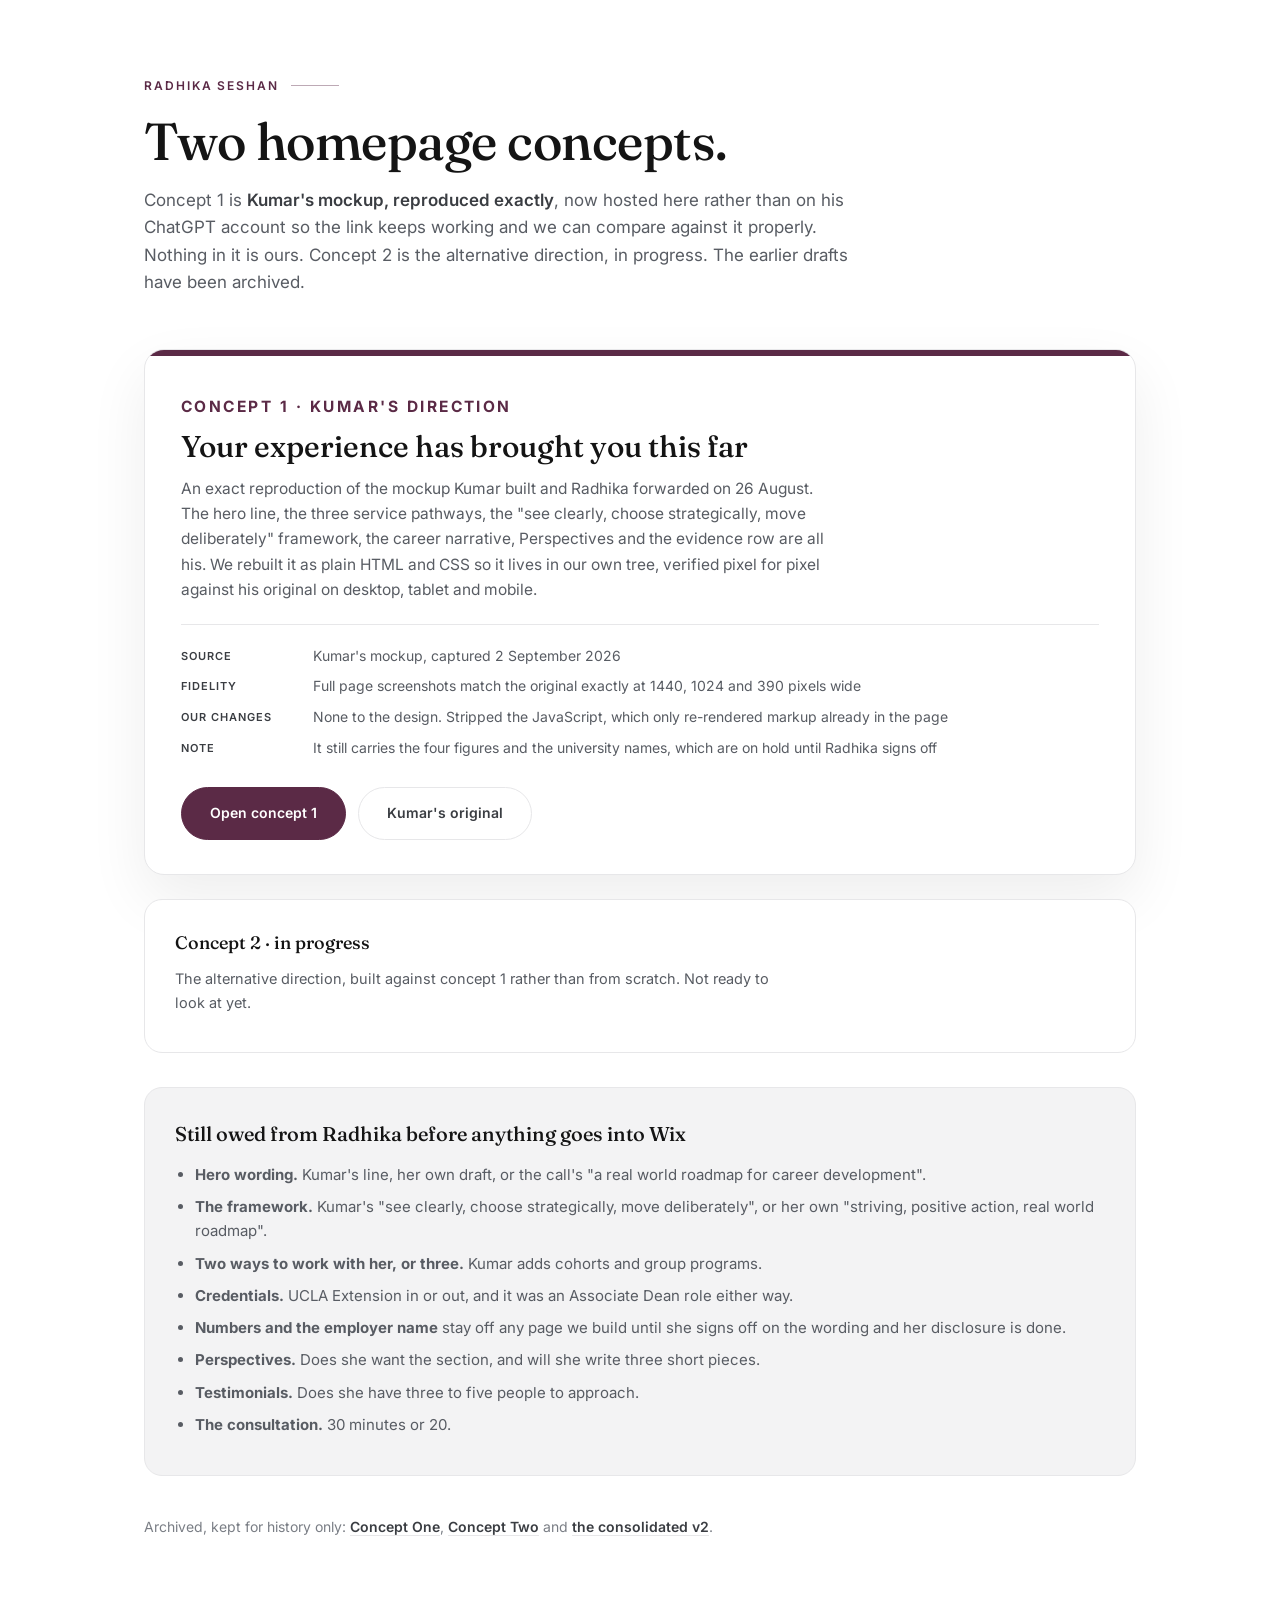
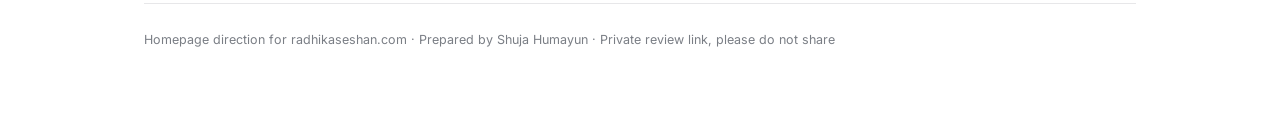
==== commit 8f8d7fdc: "Concept 1: exact static copy of Kumar's mockup; archive earlier concepts Reproduce Kumar's AI built " ====
--- a/index.html
+++ b/index.html
@@ -3,8 +3,8 @@
 <head>
 <meta charset="utf-8">
 <meta name="viewport" content="width=device-width, initial-scale=1">
-<title>Radhika Seshan · Homepage concept</title>
-<meta name="description" content="Homepage direction for the Radhika Seshan personal brand site: one concept, built to Kumar's blueprint and the review call.">
+<title>Radhika Seshan · Homepage concepts</title>
+<meta name="description" content="Homepage directions for the Radhika Seshan personal brand site: concept 1 is Kumar's mockup reproduced exactly, concept 2 is in progress.">
 <meta name="robots" content="noindex, nofollow">
 <link rel="icon" href="data:image/svg+xml,%3Csvg xmlns='http://www.w3.org/2000/svg' viewBox='0 0 64 64'%3E%3Crect width='64' height='64' rx='14' fill='%235B2A46'/%3E%3Ctext x='32' y='45' font-family='Georgia,serif' font-size='38' fill='%23FFFFFF' text-anchor='middle'%3ER%3C/text%3E%3C/svg%3E">
 <link rel="preconnect" href="https://fonts.googleapis.com">
@@ -121,54 +121,50 @@
 
   <header>
     <p class="eyebrow">Radhika Seshan</p>
-    <h1>The homepage concept.</h1>
-    <p class="lede">One concept, built from Kumar's blueprint and the 2026-08-26 review call. It keeps Concept One's calm, person first character and Concept Two's stronger structure, and takes Kumar's direction on the content: his hero line, his three service pathways, the <strong>See clearly, choose strategically, move deliberately</strong> framework, the career narrative, a Perspectives section, and a marked placeholder for testimonials. Your copy notes from the call are built in too: no italics or underlines, plum on buttons only, "mid career professionals" not "women", no visa language, and "new thinking, when there is something worth saying" kept word for word. A short list of the calls still owed from you is at the bottom.</p>
+    <h1>Two homepage concepts.</h1>
+    <p class="lede">Concept 1 is <strong>Kumar's mockup, reproduced exactly</strong>, now hosted here rather than on his ChatGPT account so the link keeps working and we can compare against it properly. Nothing in it is ours. Concept 2 is the alternative direction, in progress. The earlier drafts have been archived.</p>
   </header>
 
   <article class="primary">
     <div class="bar"></div>
     <div class="primary-body">
-      <p class="tag">The concept</p>
-      <h2>Radhika Seshan, career strategy</h2>
-      <p>Hero leads with Kumar's line, "your experience has brought you this far, let us make it work harder for what comes next", over your portrait, with one credibility line directly beneath it as titles only. A first person passage on why the unusual career matters to a client. Three ways to work together, side by side: individuals, cohorts and groups, organizations. "Own your journey" carries Kumar's three steps and closes on "a real world roadmap, built together, the journey stays yours". Then career planning versus professional development with the Bell Labs story, three story led experience panels, a selected evidence row with the figures held back, a Perspectives section of three draft essays, a testimonials placeholder, and a closing question.</p>
+      <p class="tag">Concept 1 &middot; Kumar's direction</p>
+      <h2>Your experience has brought you this far</h2>
+      <p>An exact reproduction of the mockup Kumar built and Radhika forwarded on 26 August. The hero line, the three service pathways, the "see clearly, choose strategically, move deliberately" framework, the career narrative, Perspectives and the evidence row are all his. We rebuilt it as plain HTML and CSS so it lives in our own tree, verified pixel for pixel against his original on desktop, tablet and mobile.</p>
       <ul class="spec">
-        <li><b>Content</b><span>Kumar's blueprint: hero line, three pathways, his framework, career narrative, Perspectives, testimonials placeholder</span></li>
-        <li><b>Copy rules</b><span>From the call: no italics or underlines, no visa framing, "mid career professionals", "new thinking..." kept verbatim</span></li>
-        <li><b>Held back</b><span>Every metric and every institution name, until you sign off on wording and your employer disclosure is done</span></li>
-        <li><b>Palette</b><span>Iron gray and true neutral grays, plum on buttons only</span></li>
-        <li><b>Type</b><span>Fraunces, a warm professional serif, with Inter for text</span></li>
-        <li><b>Nav</b><span>Four items: Home, Ways to work, About, Contact</span></li>
-        <li><b>Photos</b><span>Your portrait in the hero. Other image slots are marked placeholders for your own photographs</span></li>
+        <li><b>Source</b><span>Kumar's mockup, captured 2 September 2026</span></li>
+        <li><b>Fidelity</b><span>Full page screenshots match the original exactly at 1440, 1024 and 390 pixels wide</span></li>
+        <li><b>Our changes</b><span>None to the design. Stripped the JavaScript, which only re-rendered markup already in the page</span></li>
+        <li><b>Note</b><span>It still carries the four figures and the university names, which are on hold until Radhika signs off</span></li>
       </ul>
       <div class="actions">
-        <a class="btn btn-solid" href="concept-v2/">Open the concept</a>
+        <a class="btn btn-solid" href="concept-1/">Open concept 1</a>
+        <a class="btn btn-ghost" href="https://radhika-seshan-career-strategy.ksn69433.chatgpt.site" target="_blank" rel="noopener">Kumar's original</a>
       </div>
     </div>
   </article>
 
+  <section class="ref">
+    <h3>Concept 2 &middot; in progress</h3>
+    <p>The alternative direction, built against concept 1 rather than from scratch. Not ready to look at yet.</p>
+  </section>
+
   <section class="note">
-    <h3>Still owed from you before this goes into Wix</h3>
+    <h3>Still owed from Radhika before anything goes into Wix</h3>
     <ul>
-      <li><strong>Hero wording.</strong> The concept uses Kumar's line. Your own draft or the call's "a real world roadmap for career development" are the alternatives.</li>
-      <li><strong>The framework.</strong> The concept uses Kumar's "see clearly, choose strategically, move deliberately". Your own "striving, positive action, real world roadmap" is the other option.</li>
-      <li><strong>Two ways to work with you, or three.</strong> The concept shows three, adding cohorts and group programs. Drop it back to two if you do not run those.</li>
-      <li><strong>Credentials.</strong> UCLA Extension in or out, and it was an Associate Dean role either way. The concept names no universities at all for now.</li>
-      <li><strong>Numbers and the employer name</strong> stay off the page until you sign off on the exact wording and your disclosure is done.</li>
-      <li><strong>Perspectives.</strong> Do you want the section, and will you write three short pieces.</li>
-      <li><strong>Testimonials.</strong> Do you have three to five people to approach.</li>
+      <li><strong>Hero wording.</strong> Kumar's line, her own draft, or the call's "a real world roadmap for career development".</li>
+      <li><strong>The framework.</strong> Kumar's "see clearly, choose strategically, move deliberately", or her own "striving, positive action, real world roadmap".</li>
+      <li><strong>Two ways to work with her, or three.</strong> Kumar adds cohorts and group programs.</li>
+      <li><strong>Credentials.</strong> UCLA Extension in or out, and it was an Associate Dean role either way.</li>
+      <li><strong>Numbers and the employer name</strong> stay off any page we build until she signs off on the wording and her disclosure is done.</li>
+      <li><strong>Perspectives.</strong> Does she want the section, and will she write three short pieces.</li>
+      <li><strong>Testimonials.</strong> Does she have three to five people to approach.</li>
       <li><strong>The consultation.</strong> 30 minutes or 20.</li>
     </ul>
   </section>
 
-  <section class="ref">
-    <h3>Kumar's own mockup</h3>
-    <p>Kumar's AI built mockup is the source for this direction. It is hosted by ChatGPT and was marked "only visible to you" on his account, so it may not open from here.</p>
-    <p><a class="btn btn-ghost" href="https://radhika-seshan-career-strategy.ksn69433.chatgpt.site" target="_blank" rel="noopener">Open Kumar's mockup</a></p>
-    <p class="muted">The concept above already carries what his mockup proposes, adapted to your copy rules and with the metrics held back.</p>
-  </section>
-
-  <p class="earlier">The earlier drafts are still up for history:
-    <a href="concept-one/">Concept One</a> and <a href="concept-two/">Concept Two</a>.
+  <p class="earlier">Archived, kept for history only:
+    <a href="archive/concept-one/">Concept One</a>, <a href="archive/concept-two/">Concept Two</a> and <a href="archive/concept-v2/">the consolidated v2</a>.
   </p>
 
   <footer>
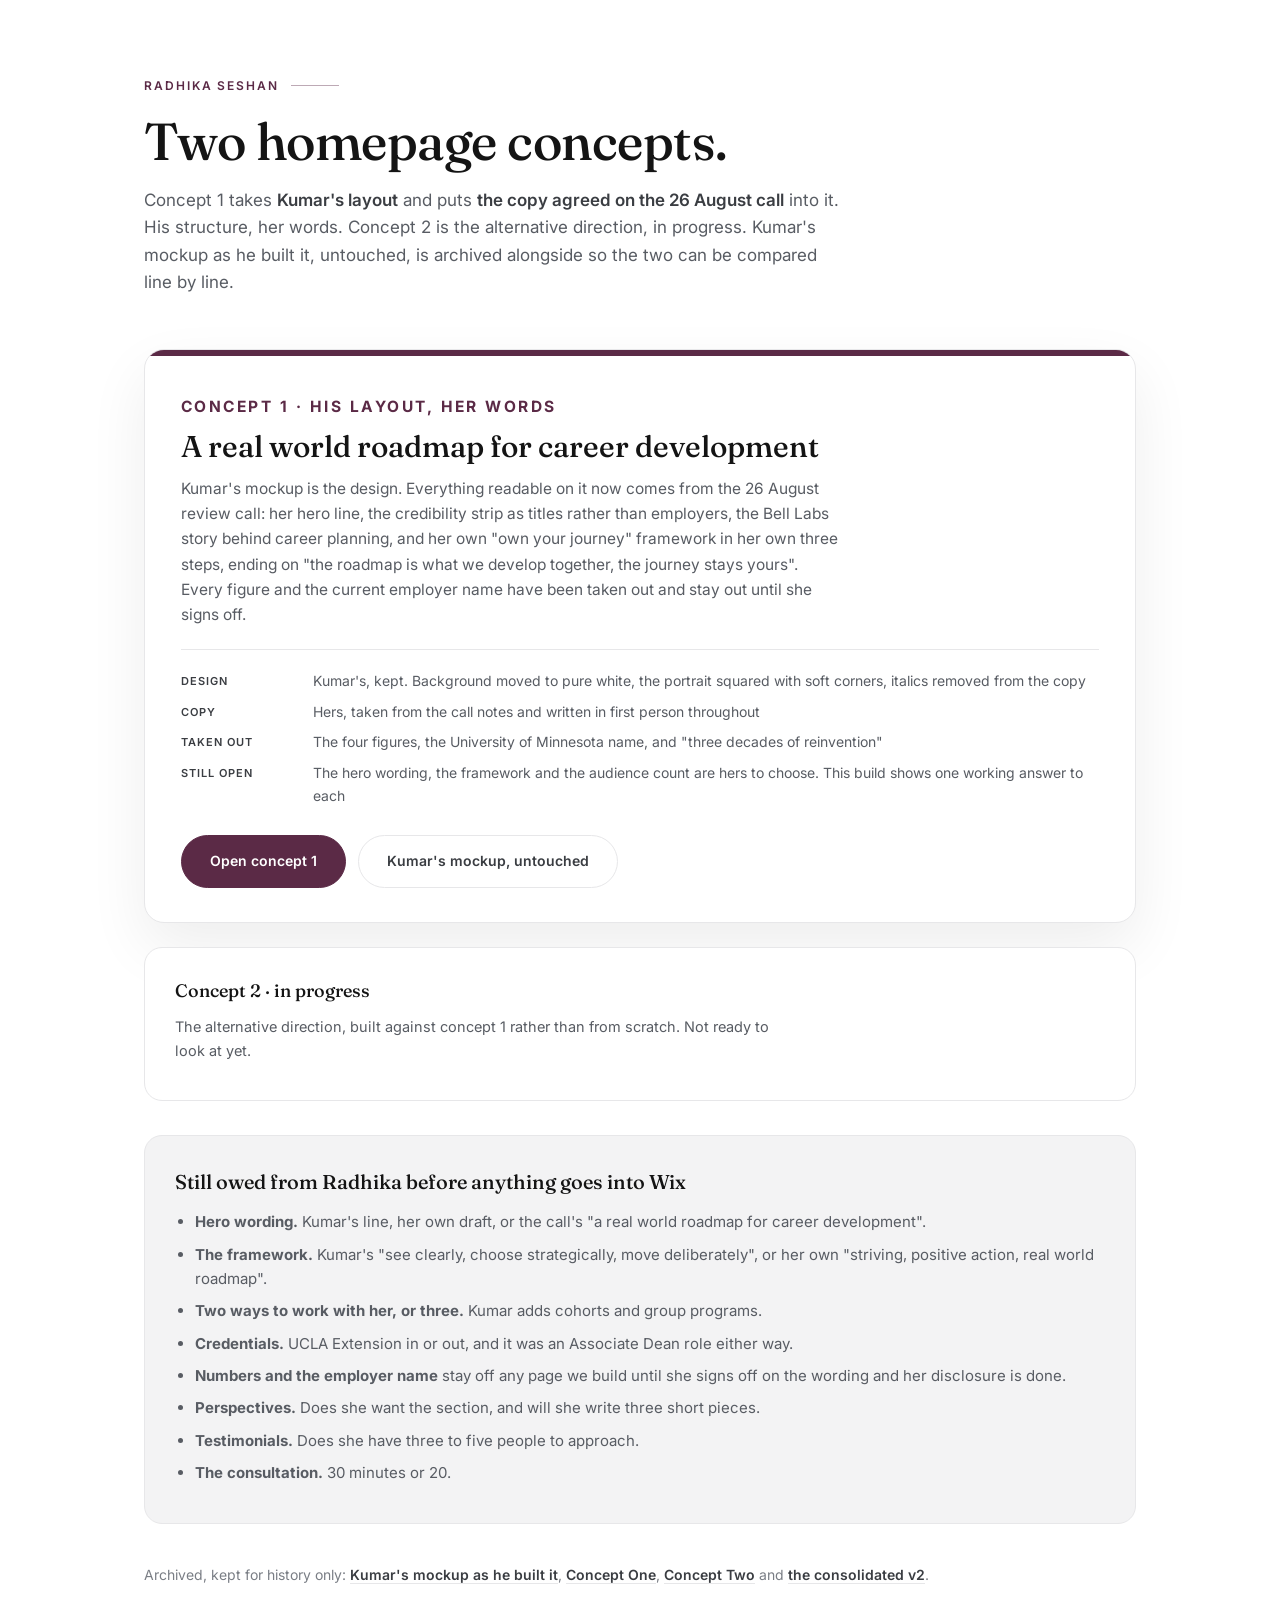
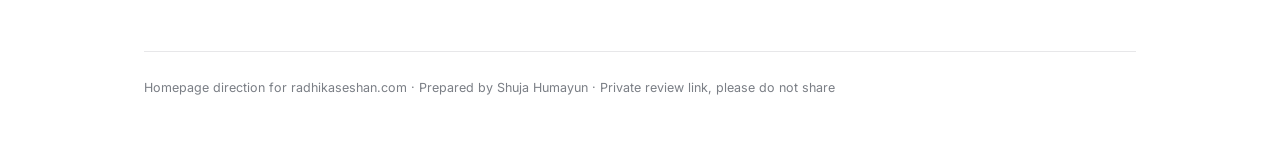
==== commit 40eca5bf: "Concept 1: Kumar's design carrying the call's copy Replace every word of Kumar's AI copy with what R" ====
--- a/index.html
+++ b/index.html
@@ -4,7 +4,7 @@
 <meta charset="utf-8">
 <meta name="viewport" content="width=device-width, initial-scale=1">
 <title>Radhika Seshan · Homepage concepts</title>
-<meta name="description" content="Homepage directions for the Radhika Seshan personal brand site: concept 1 is Kumar's mockup reproduced exactly, concept 2 is in progress.">
+<meta name="description" content="Homepage directions for the Radhika Seshan personal brand site: concept 1 pairs Kumar's layout with the copy agreed on the review call, concept 2 is in progress.">
 <meta name="robots" content="noindex, nofollow">
 <link rel="icon" href="data:image/svg+xml,%3Csvg xmlns='http://www.w3.org/2000/svg' viewBox='0 0 64 64'%3E%3Crect width='64' height='64' rx='14' fill='%235B2A46'/%3E%3Ctext x='32' y='45' font-family='Georgia,serif' font-size='38' fill='%23FFFFFF' text-anchor='middle'%3ER%3C/text%3E%3C/svg%3E">
 <link rel="preconnect" href="https://fonts.googleapis.com">
@@ -122,24 +122,24 @@
   <header>
     <p class="eyebrow">Radhika Seshan</p>
     <h1>Two homepage concepts.</h1>
-    <p class="lede">Concept 1 is <strong>Kumar's mockup, reproduced exactly</strong>, now hosted here rather than on his ChatGPT account so the link keeps working and we can compare against it properly. Nothing in it is ours. Concept 2 is the alternative direction, in progress. The earlier drafts have been archived.</p>
+    <p class="lede">Concept 1 takes <strong>Kumar's layout</strong> and puts <strong>the copy agreed on the 26 August call</strong> into it. His structure, her words. Concept 2 is the alternative direction, in progress. Kumar's mockup as he built it, untouched, is archived alongside so the two can be compared line by line.</p>
   </header>
 
   <article class="primary">
     <div class="bar"></div>
     <div class="primary-body">
-      <p class="tag">Concept 1 &middot; Kumar's direction</p>
-      <h2>Your experience has brought you this far</h2>
-      <p>An exact reproduction of the mockup Kumar built and Radhika forwarded on 26 August. The hero line, the three service pathways, the "see clearly, choose strategically, move deliberately" framework, the career narrative, Perspectives and the evidence row are all his. We rebuilt it as plain HTML and CSS so it lives in our own tree, verified pixel for pixel against his original on desktop, tablet and mobile.</p>
+      <p class="tag">Concept 1 &middot; his layout, her words</p>
+      <h2>A real world roadmap for career development</h2>
+      <p>Kumar's mockup is the design. Everything readable on it now comes from the 26 August review call: her hero line, the credibility strip as titles rather than employers, the Bell Labs story behind career planning, and her own "own your journey" framework in her own three steps, ending on "the roadmap is what we develop together, the journey stays yours". Every figure and the current employer name have been taken out and stay out until she signs off.</p>
       <ul class="spec">
-        <li><b>Source</b><span>Kumar's mockup, captured 2 September 2026</span></li>
-        <li><b>Fidelity</b><span>Full page screenshots match the original exactly at 1440, 1024 and 390 pixels wide</span></li>
-        <li><b>Our changes</b><span>None to the design. Stripped the JavaScript, which only re-rendered markup already in the page</span></li>
-        <li><b>Note</b><span>It still carries the four figures and the university names, which are on hold until Radhika signs off</span></li>
+        <li><b>Design</b><span>Kumar's, kept. Background moved to pure white, the portrait squared with soft corners, italics removed from the copy</span></li>
+        <li><b>Copy</b><span>Hers, taken from the call notes and written in first person throughout</span></li>
+        <li><b>Taken out</b><span>The four figures, the University of Minnesota name, and "three decades of reinvention"</span></li>
+        <li><b>Still open</b><span>The hero wording, the framework and the audience count are hers to choose. This build shows one working answer to each</span></li>
       </ul>
       <div class="actions">
         <a class="btn btn-solid" href="concept-1/">Open concept 1</a>
-        <a class="btn btn-ghost" href="https://radhika-seshan-career-strategy.ksn69433.chatgpt.site" target="_blank" rel="noopener">Kumar's original</a>
+        <a class="btn btn-ghost" href="archive/kumar-exact/">Kumar's mockup, untouched</a>
       </div>
     </div>
   </article>
@@ -164,7 +164,7 @@
   </section>
 
   <p class="earlier">Archived, kept for history only:
-    <a href="archive/concept-one/">Concept One</a>, <a href="archive/concept-two/">Concept Two</a> and <a href="archive/concept-v2/">the consolidated v2</a>.
+    <a href="archive/kumar-exact/">Kumar's mockup as he built it</a>, <a href="archive/concept-one/">Concept One</a>, <a href="archive/concept-two/">Concept Two</a> and <a href="archive/concept-v2/">the consolidated v2</a>.
   </p>
 
   <footer>
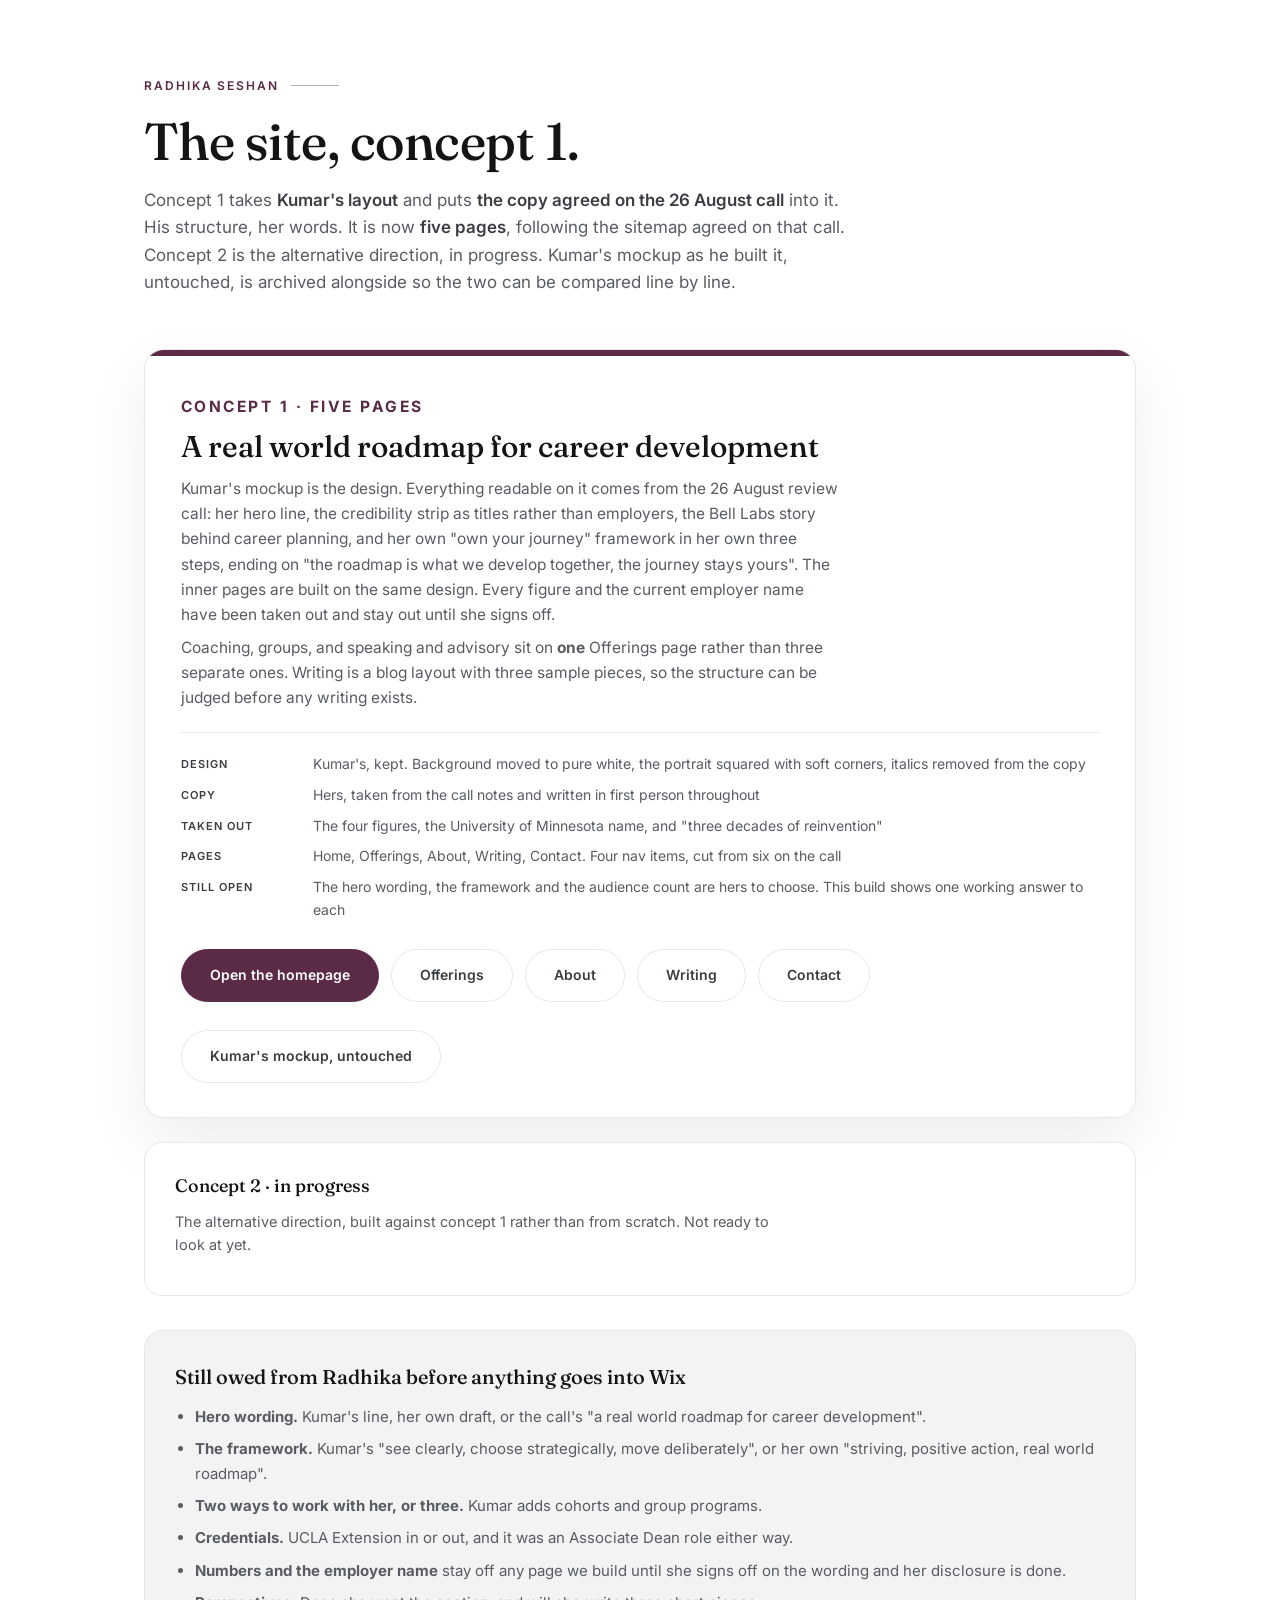
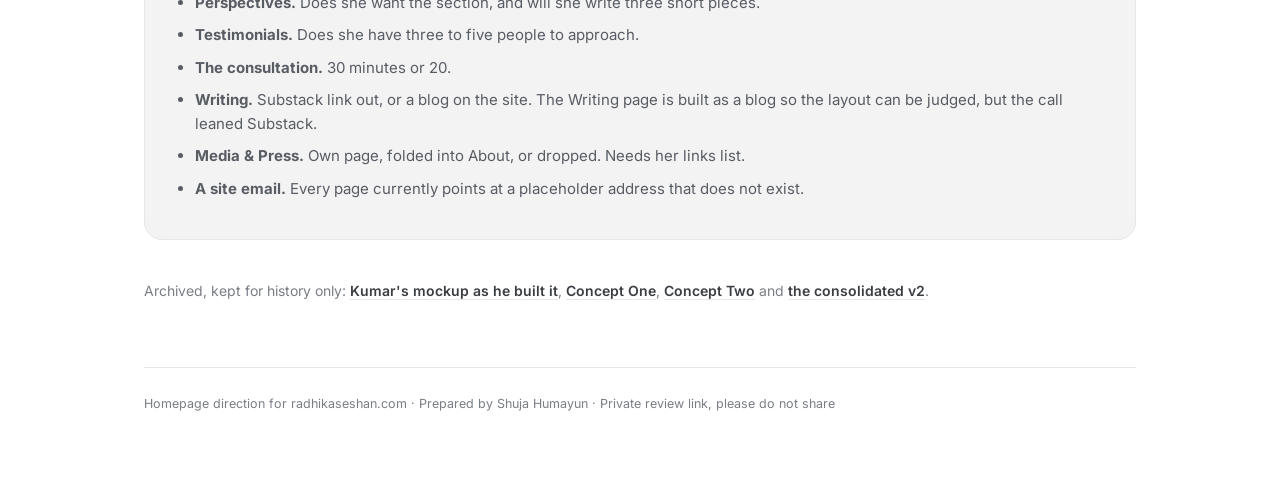
==== commit a25fa997: "Concept 1: build the inner pages on the agreed sitemap Offerings, About, Writing (blog index + sampl" ====
--- a/index.html
+++ b/index.html
@@ -3,7 +3,7 @@
 <head>
 <meta charset="utf-8">
 <meta name="viewport" content="width=device-width, initial-scale=1">
-<title>Radhika Seshan · Homepage concepts</title>
+<title>Radhika Seshan · Site concepts</title>
 <meta name="description" content="Homepage directions for the Radhika Seshan personal brand site: concept 1 pairs Kumar's layout with the copy agreed on the review call, concept 2 is in progress.">
 <meta name="robots" content="noindex, nofollow">
 <link rel="icon" href="data:image/svg+xml,%3Csvg xmlns='http://www.w3.org/2000/svg' viewBox='0 0 64 64'%3E%3Crect width='64' height='64' rx='14' fill='%235B2A46'/%3E%3Ctext x='32' y='45' font-family='Georgia,serif' font-size='38' fill='%23FFFFFF' text-anchor='middle'%3ER%3C/text%3E%3C/svg%3E">
@@ -121,24 +121,32 @@
 
   <header>
     <p class="eyebrow">Radhika Seshan</p>
-    <h1>Two homepage concepts.</h1>
-    <p class="lede">Concept 1 takes <strong>Kumar's layout</strong> and puts <strong>the copy agreed on the 26 August call</strong> into it. His structure, her words. Concept 2 is the alternative direction, in progress. Kumar's mockup as he built it, untouched, is archived alongside so the two can be compared line by line.</p>
+    <h1>The site, concept 1.</h1>
+    <p class="lede">Concept 1 takes <strong>Kumar's layout</strong> and puts <strong>the copy agreed on the 26 August call</strong> into it. His structure, her words. It is now <strong>five pages</strong>, following the sitemap agreed on that call. Concept 2 is the alternative direction, in progress. Kumar's mockup as he built it, untouched, is archived alongside so the two can be compared line by line.</p>
   </header>
 
   <article class="primary">
     <div class="bar"></div>
     <div class="primary-body">
-      <p class="tag">Concept 1 &middot; his layout, her words</p>
+      <p class="tag">Concept 1 &middot; five pages</p>
       <h2>A real world roadmap for career development</h2>
-      <p>Kumar's mockup is the design. Everything readable on it now comes from the 26 August review call: her hero line, the credibility strip as titles rather than employers, the Bell Labs story behind career planning, and her own "own your journey" framework in her own three steps, ending on "the roadmap is what we develop together, the journey stays yours". Every figure and the current employer name have been taken out and stay out until she signs off.</p>
+      <p>Kumar's mockup is the design. Everything readable on it comes from the 26 August review call: her hero line, the credibility strip as titles rather than employers, the Bell Labs story behind career planning, and her own "own your journey" framework in her own three steps, ending on "the roadmap is what we develop together, the journey stays yours". The inner pages are built on the same design. Every figure and the current employer name have been taken out and stay out until she signs off.</p>
+      <p>Coaching, groups, and speaking and advisory sit on <b>one</b> Offerings page rather than three separate ones. Writing is a blog layout with three sample pieces, so the structure can be judged before any writing exists.</p>
       <ul class="spec">
         <li><b>Design</b><span>Kumar's, kept. Background moved to pure white, the portrait squared with soft corners, italics removed from the copy</span></li>
         <li><b>Copy</b><span>Hers, taken from the call notes and written in first person throughout</span></li>
         <li><b>Taken out</b><span>The four figures, the University of Minnesota name, and "three decades of reinvention"</span></li>
+        <li><b>Pages</b><span>Home, Offerings, About, Writing, Contact. Four nav items, cut from six on the call</span></li>
         <li><b>Still open</b><span>The hero wording, the framework and the audience count are hers to choose. This build shows one working answer to each</span></li>
       </ul>
       <div class="actions">
-        <a class="btn btn-solid" href="concept-1/">Open concept 1</a>
+        <a class="btn btn-solid" href="concept-1/">Open the homepage</a>
+        <a class="btn btn-ghost" href="concept-1/offerings.html">Offerings</a>
+        <a class="btn btn-ghost" href="concept-1/about.html">About</a>
+        <a class="btn btn-ghost" href="concept-1/writing.html">Writing</a>
+        <a class="btn btn-ghost" href="concept-1/contact.html">Contact</a>
+      </div>
+      <div class="actions">
         <a class="btn btn-ghost" href="archive/kumar-exact/">Kumar's mockup, untouched</a>
       </div>
     </div>
@@ -160,6 +168,9 @@
       <li><strong>Perspectives.</strong> Does she want the section, and will she write three short pieces.</li>
       <li><strong>Testimonials.</strong> Does she have three to five people to approach.</li>
       <li><strong>The consultation.</strong> 30 minutes or 20.</li>
+      <li><strong>Writing.</strong> Substack link out, or a blog on the site. The Writing page is built as a blog so the layout can be judged, but the call leaned Substack.</li>
+      <li><strong>Media &amp; Press.</strong> Own page, folded into About, or dropped. Needs her links list.</li>
+      <li><strong>A site email.</strong> Every page currently points at a placeholder address that does not exist.</li>
     </ul>
   </section>
 
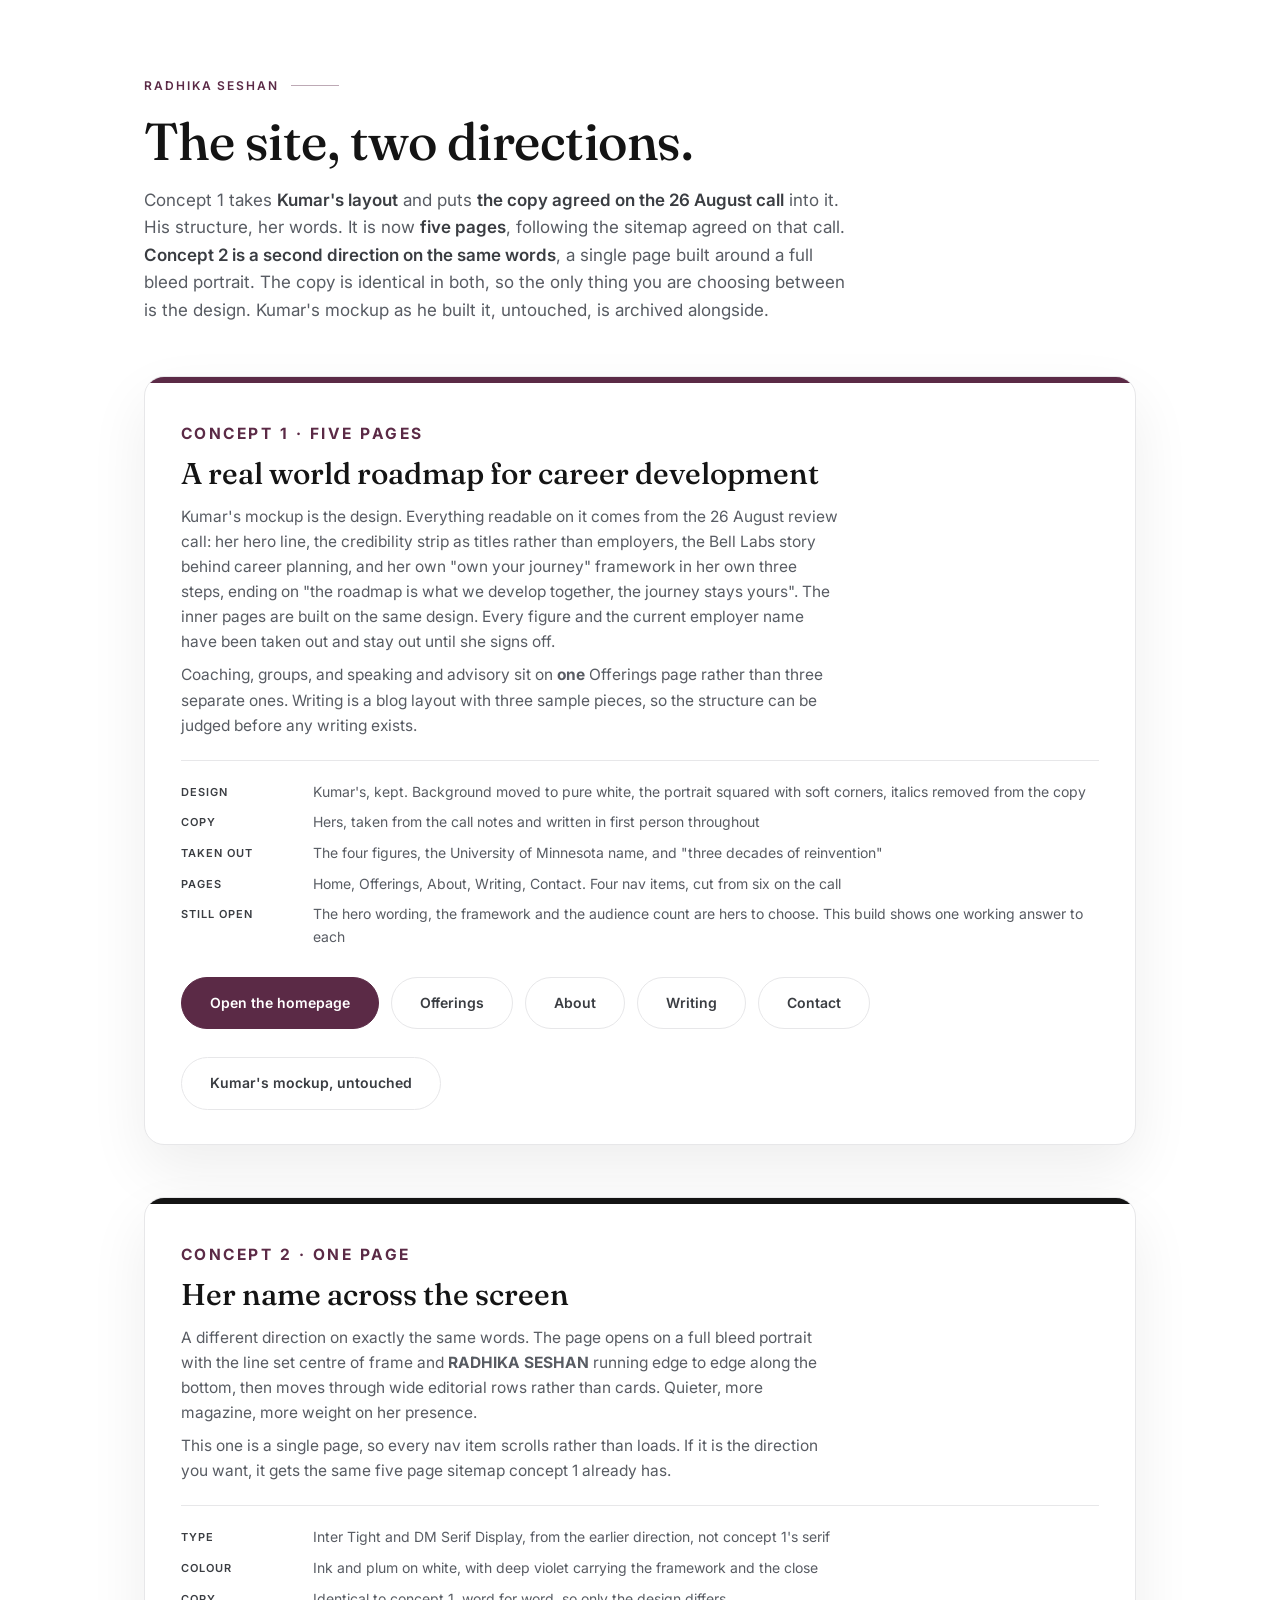
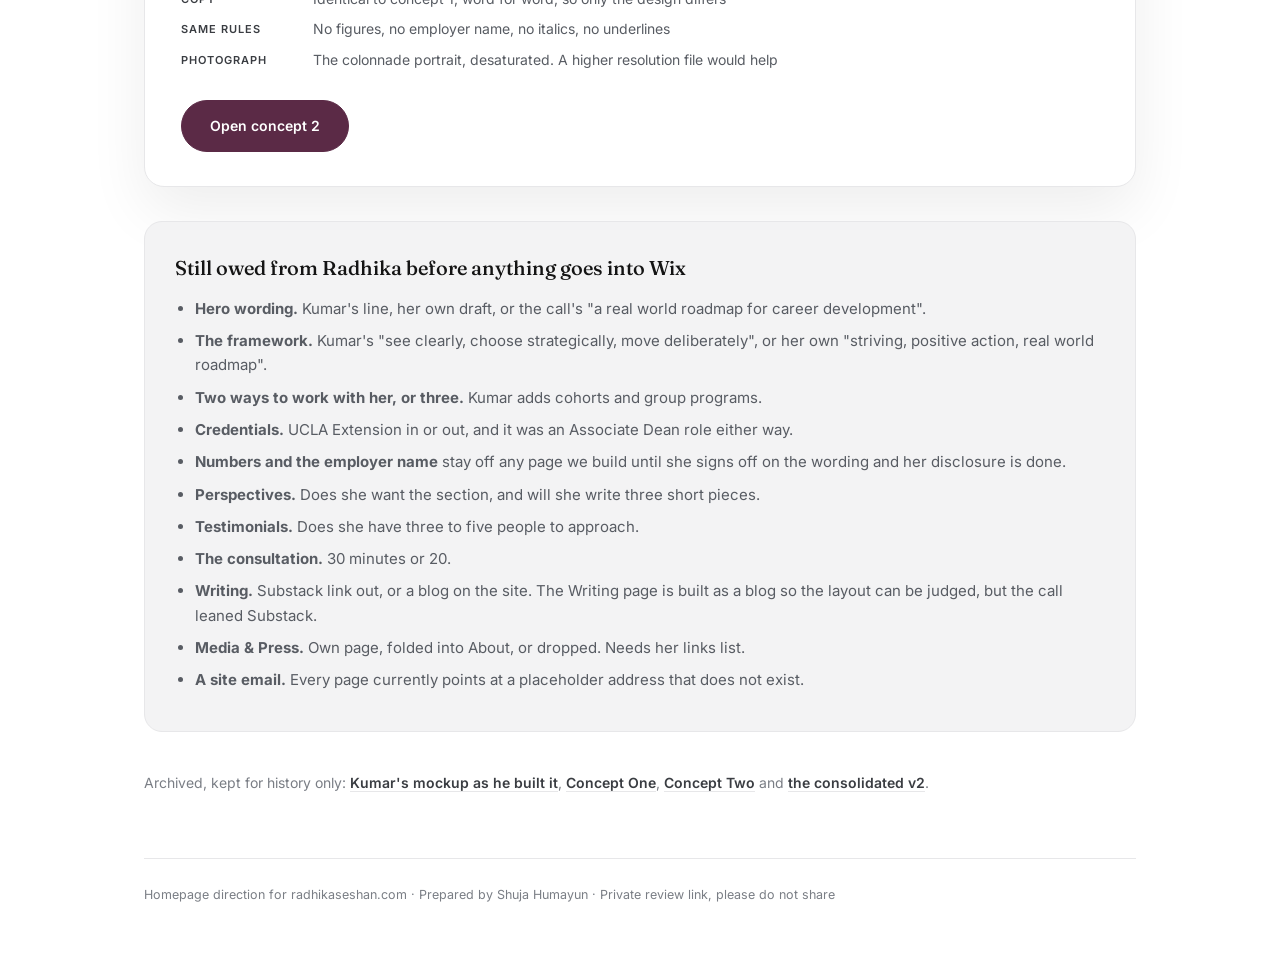
==== commit d2b7baa2: "Concept 2 build + real photography on both concepts' Perspectives/Writing sections Concept 2: one-pa" ====
--- a/index.html
+++ b/index.html
@@ -4,7 +4,7 @@
 <meta charset="utf-8">
 <meta name="viewport" content="width=device-width, initial-scale=1">
 <title>Radhika Seshan · Site concepts</title>
-<meta name="description" content="Homepage directions for the Radhika Seshan personal brand site: concept 1 pairs Kumar's layout with the copy agreed on the review call, concept 2 is in progress.">
+<meta name="description" content="Homepage directions for the Radhika Seshan personal brand site: concept 1 pairs Kumar's layout with the copy agreed on the review call, concept 2 is a second direction on the same words.">
 <meta name="robots" content="noindex, nofollow">
 <link rel="icon" href="data:image/svg+xml,%3Csvg xmlns='http://www.w3.org/2000/svg' viewBox='0 0 64 64'%3E%3Crect width='64' height='64' rx='14' fill='%235B2A46'/%3E%3Ctext x='32' y='45' font-family='Georgia,serif' font-size='38' fill='%23FFFFFF' text-anchor='middle'%3ER%3C/text%3E%3C/svg%3E">
 <link rel="preconnect" href="https://fonts.googleapis.com">
@@ -50,6 +50,10 @@
     background:var(--white);box-shadow:0 24px 60px rgba(20,20,20,.07);
   }
   .primary .bar{height:6px;background:var(--plum)}
+  .primary .bar-alt{background:var(--ink)}
+  .tag-alt{color:var(--ink)}
+  .btn-alt{background:var(--ink);border-color:var(--ink)}
+  .btn-alt:hover{background:#000}
   .primary-body{padding:38px 36px 34px}
   .tag{
     font-size:11px;font-weight:700;letter-spacing:.16em;text-transform:uppercase;color:var(--plum);
@@ -121,8 +125,8 @@
 
   <header>
     <p class="eyebrow">Radhika Seshan</p>
-    <h1>The site, concept 1.</h1>
-    <p class="lede">Concept 1 takes <strong>Kumar's layout</strong> and puts <strong>the copy agreed on the 26 August call</strong> into it. His structure, her words. It is now <strong>five pages</strong>, following the sitemap agreed on that call. Concept 2 is the alternative direction, in progress. Kumar's mockup as he built it, untouched, is archived alongside so the two can be compared line by line.</p>
+    <h1>The site, two directions.</h1>
+    <p class="lede">Concept 1 takes <strong>Kumar's layout</strong> and puts <strong>the copy agreed on the 26 August call</strong> into it. His structure, her words. It is now <strong>five pages</strong>, following the sitemap agreed on that call. <strong>Concept 2 is a second direction on the same words</strong>, a single page built around a full bleed portrait. The copy is identical in both, so the only thing you are choosing between is the design. Kumar's mockup as he built it, untouched, is archived alongside.</p>
   </header>
 
   <article class="primary">
@@ -152,10 +156,25 @@
     </div>
   </article>
 
-  <section class="ref">
-    <h3>Concept 2 &middot; in progress</h3>
-    <p>The alternative direction, built against concept 1 rather than from scratch. Not ready to look at yet.</p>
-  </section>
+  <article class="primary">
+    <div class="bar bar-alt"></div>
+    <div class="primary-body">
+      <p class="tag tag-alt">Concept 2 &middot; one page</p>
+      <h2>Her name across the screen</h2>
+      <p>A different direction on exactly the same words. The page opens on a full bleed portrait with the line set centre of frame and <b>RADHIKA SESHAN</b> running edge to edge along the bottom, then moves through wide editorial rows rather than cards. Quieter, more magazine, more weight on her presence.</p>
+      <p>This one is a single page, so every nav item scrolls rather than loads. If it is the direction you want, it gets the same five page sitemap concept 1 already has.</p>
+      <ul class="spec">
+        <li><b>Type</b><span>Inter Tight and DM Serif Display, from the earlier direction, not concept 1's serif</span></li>
+        <li><b>Colour</b><span>Ink and plum on white, with deep violet carrying the framework and the close</span></li>
+        <li><b>Copy</b><span>Identical to concept 1, word for word, so only the design differs</span></li>
+        <li><b>Same rules</b><span>No figures, no employer name, no italics, no underlines</span></li>
+        <li><b>Photograph</b><span>The colonnade portrait, desaturated. A higher resolution file would help</span></li>
+      </ul>
+      <div class="actions">
+        <a class="btn btn-solid btn-alt" href="concept-2/">Open concept 2</a>
+      </div>
+    </div>
+  </article>
 
   <section class="note">
     <h3>Still owed from Radhika before anything goes into Wix</h3>
